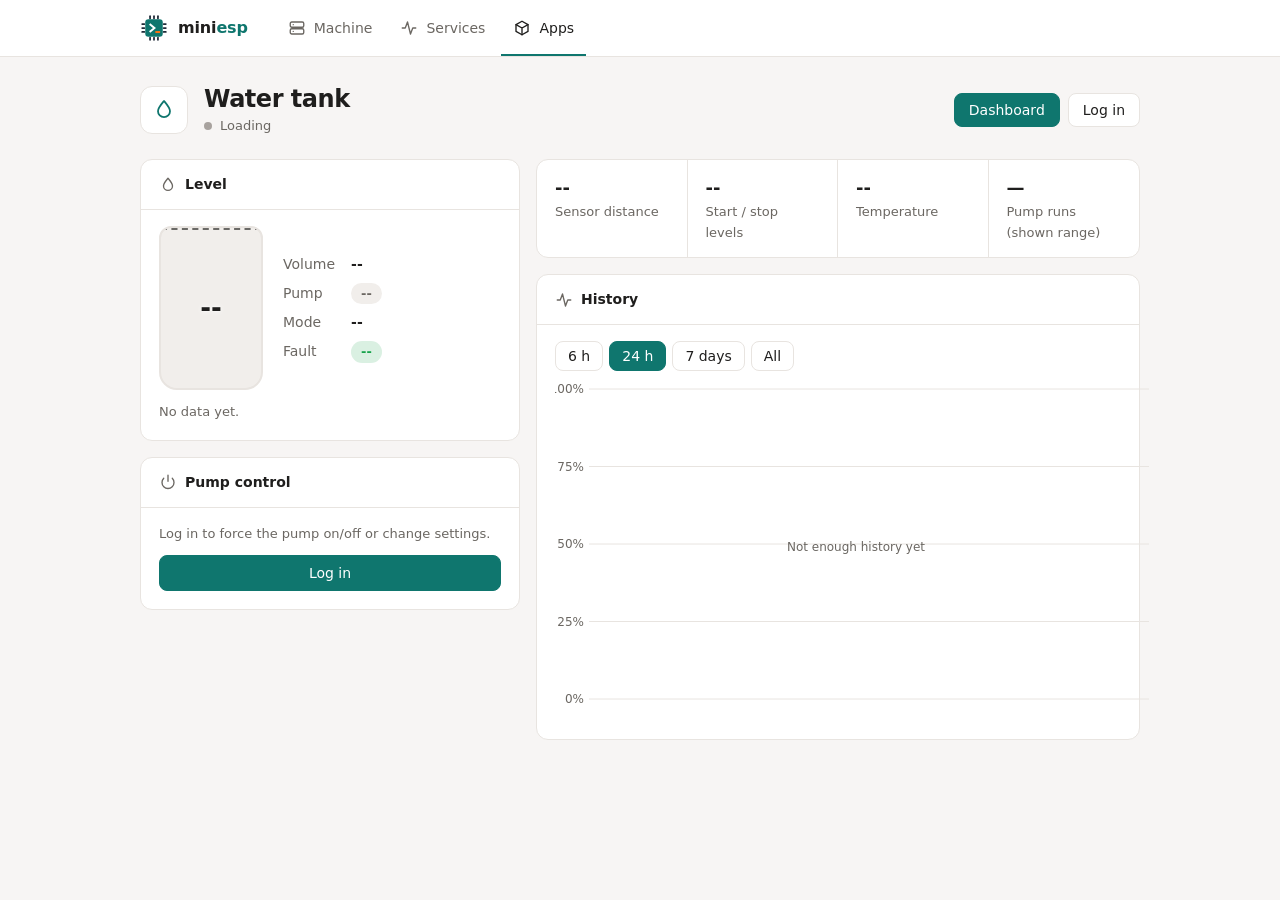
==== pkgs/wtms/index.html @ af81651f "Import unofficial packages: nmap, curl, neofetch, wtms bundle Co-Authored-By: Claude Sonnet 5.5 <nor" ====
<!doctype html>
<html lang="en"><head><meta charset="utf-8"><meta name="viewport" content="width=device-width,initial-scale=1,viewport-fit=cover">
<title>Water tank - miniesp</title><link rel="stylesheet" href="tank.css"></head><body>
<svg width="0" height="0" style="position:absolute" aria-hidden="true"><defs>
<symbol id="i-droplet" viewBox="0 0 24 24"><path d="M12 3c3.5 4.2 6 7 6 10.2A6 6 0 0 1 6 13.2C6 10 8.5 7.2 12 3z"/></symbol>
<symbol id="i-activity" viewBox="0 0 24 24"><path d="M3 12h4l3-8 4 16 3-8h4"/></symbol>
<symbol id="i-server" viewBox="0 0 24 24"><rect x="3" y="4" width="18" height="7" rx="2"/><rect x="3" y="13" width="18" height="7" rx="2"/><path d="M7 7.5h.01M7 16.5h.01"/></symbol>
<symbol id="i-package" viewBox="0 0 24 24"><path d="M12 3l8 4.5v9L12 21l-8-4.5v-9L12 3z"/><path d="M4 7.5l8 4.5 8-4.5M12 12v9"/></symbol>
<symbol id="i-power" viewBox="0 0 24 24"><path d="M12 3v8M6.3 7a8 8 0 1 0 11.4 0"/></symbol>
<symbol id="i-sliders" viewBox="0 0 24 24"><path d="M4 7h10M18 7h2M4 17h4M12 17h8"/><circle cx="16" cy="7" r="2"/><circle cx="10" cy="17" r="2"/></symbol>
<symbol id="i-clock" viewBox="0 0 24 24"><circle cx="12" cy="12" r="9"/><path d="M12 7v5l3 2"/></symbol>
<symbol id="i-cpu" viewBox="0 0 24 24"><rect x="5" y="5" width="14" height="14" rx="2"/><rect x="9" y="9" width="6" height="6" rx="1"/><path d="M9 2v3M15 2v3M9 19v3M15 19v3M2 9h3M2 15h3M19 9h3M19 15h3"/></symbol>
<symbol id="i-globe" viewBox="0 0 24 24"><circle cx="12" cy="12" r="9"/><path d="M3 12h18M12 3c2.6 2.6 3.9 5.6 3.9 9s-1.3 6.4-3.9 9c-2.6-2.6-3.9-5.6-3.9-9s1.3-6.4 3.9-9z"/></symbol>
<symbol id="i-wifi" viewBox="0 0 24 24"><path d="M2.5 9a14 14 0 0 1 19 0M5.8 12.5a9.5 9.5 0 0 1 12.4 0M9 16a5 5 0 0 1 6 0"/><circle cx="12" cy="19.5" r=".9"/></symbol>
<symbol id="i-user" viewBox="0 0 24 24"><circle cx="12" cy="8" r="4"/><path d="M4 21a8 8 0 0 1 16 0"/></symbol>
<symbol id="i-save" viewBox="0 0 24 24"><path d="M5 3h11l3 3v15H5V3z"/><path d="M8 3v5h7V3M8 21v-6h8v6"/></symbol>
</defs></svg>
<header class="top"><div class="bar">
 <a class="brand" href="/" aria-label="miniesp">
  <svg class="logo" viewBox="0 0 64 64" width="28" height="28" aria-hidden="true"><g class="pins"><rect x="21" y="3" width="4" height="9" rx="2"/><rect x="30" y="3" width="4" height="9" rx="2"/><rect x="39" y="3" width="4" height="9" rx="2"/><rect x="21" y="52" width="4" height="9" rx="2"/><rect x="30" y="52" width="4" height="9" rx="2"/><rect x="39" y="52" width="4" height="9" rx="2"/><rect x="3" y="21" width="9" height="4" rx="2"/><rect x="3" y="30" width="9" height="4" rx="2"/><rect x="3" y="39" width="9" height="4" rx="2"/><rect x="52" y="21" width="9" height="4" rx="2"/><rect x="52" y="30" width="9" height="4" rx="2"/><rect x="52" y="39" width="9" height="4" rx="2"/></g><rect class="body" x="12" y="12" width="40" height="40" rx="7"/><path class="chev" d="M22 23l11 9-11 9" fill="none" stroke-width="4.5"/><rect x="35" y="39" width="11" height="4.5" fill="#f97316"/></svg>
  <span>mini<b>esp</b></span></a>
 <nav class="mtabs" aria-label="Console">
  <a href="/#machine"><svg class="ic"><use href="#i-server"/></svg>Machine</a>
  <a href="/#services"><svg class="ic"><use href="#i-activity"/></svg>Services</a>
  <a href="/#apps" aria-current="page"><svg class="ic"><use href="#i-package"/></svg>Apps</a>
 </nav>
</div></header>
<main class="wrap">
<div class="head"><div class="tile"><svg class="ic" style="width:24px;height:24px"><use href="#i-droplet"/></svg></div>
 <div><h1>Water tank</h1><div class="sub"><span class="dot" id="hdot"></span> <span id="hstate">Loading</span></div></div>
 <nav class="menu" id="menu"><a href="index.html" class="cur">Dashboard</a><a href="login.html" id="lg">Log in</a></nav></div>
<div class="cols">
 <div class="stack">
  <div class="card"><h2><svg class="ic"><use href="#i-droplet"/></svg>Level</h2>
   <div class="gauge"><div class="tankv"><div class="fill" id="fill"></div><div class="mark" id="mon"></div><div class="mark" id="moff"></div><div class="pct" id="pct">--</div></div>
    <dl class="kv"><dt>Volume</dt><dd id="l">--</dd><dt>Pump</dt><dd><span class="pill" id="pump">--</span></dd><dt>Mode</dt><dd id="mode">--</dd><dt>Fault</dt><dd><span class="pill on" id="fault">--</span></dd></dl></div>
   <div class="sub" id="ts" style="margin-top:12px">--</div></div>
  <div class="card" id="ctl" style="display:none"><h2><svg class="ic"><use href="#i-power"/></svg>Pump control</h2><div id="ctlbox"></div></div>
  <div class="card" id="guest"><h2><svg class="ic"><use href="#i-power"/></svg>Pump control</h2><div class="sub">Log in to force the pump on/off or change settings.</div><div class="btns"><a class="b" href="login.html?next=index.html" style="text-align:center;text-decoration:none">Log in</a></div></div>
 </div>
 <div class="stack">
  <div class="stats"><div class="stat"><b id="s1">--</b><span>Sensor distance</span></div><div class="stat"><b id="s2">--</b><span>Start / stop levels</span></div><div class="stat"><b id="s3">--</b><span>Temperature</span></div><div class="stat"><b id="s4">--</b><span>Pump runs (shown range)</span></div></div>
  <div class="card"><h2><svg class="ic"><use href="#i-activity"/></svg>History</h2>
   <div class="tabs" id="tabs"><button data-h="6">6 h</button><button data-h="24" class="cur">24 h</button><button data-h="168">7 days</button><button data-h="0">All</button></div>
   <canvas id="chart"></canvas><div class="sub" id="range"></div></div>
 </div>
</div></main>
<script src="tank.js"></script>
<script>
let last=null,rows=[],hours=24;
function render(s){
  last=s;
  $('fill').style.height=s.level+'%'; $('pct').textContent=Math.round(s.level)+'%';
  $('mon').style.bottom=s.on_pct+'%'; $('moff').style.bottom=s.off_pct+'%';
  $('l').textContent=s.litres+' / '+s.vol+' L';
  $('pump').textContent=s.pump+(s.force&&s.force!=='none'?' (forced)':''); $('pump').className='pill '+(s.pump==='ON'?'on':'');
  $('mode').textContent=s.force==='on'?'Forced ON':s.force==='off'?'Forced OFF':s.auto==='ON'?'Automatic':'Auto off';
  $('fault').textContent=s.fault; $('fault').className='pill '+(s.fault==='none'?'on':'bad');
  $('hdot').className='dot '+(s.fault==='none'?'ok':'bad'); $('hstate').textContent=s.fault!=='none'?'Fault: '+s.fault:s.pump==='ON'?'Pump running':'Idle';
  $('s1').textContent=s.distance_cm+' cm'; $('s2').textContent=s.on_pct+'% / '+s.off_pct+'%'; $('s3').textContent=(s.temp&&+s.temp!==0)?s.temp+' °C':'—';
  const age=s.ts?Math.round(Date.now()/1000-s.ts):0;
  $('ts').textContent=s.ts?'Updated '+new Date(s.ts*1000).toLocaleString()+(age>120?'  — STALE: the controller has not reported for '+Math.round(age/60)+' min':''):'Clock not set';
  T.showForce&&T.showForce(s);
}
async function state(){ try{render(await (await fetch('state.json?'+Date.now())).json())}catch(e){$('ts').textContent='No data yet.'} }
async function csv(u){try{const r=await fetch(u+'?'+Date.now());if(!r.ok)return[];return (await r.text()).trim().split('\n').map(l=>l.split(',').map(Number)).filter(a=>a.length>=4&&a[0]>1e9)}catch(e){return[]}}
async function hist(){ rows=(await csv('history.old.csv')).concat(await csv('history.csv')); draw() }
function draw(){
  const c=$('chart'),dpr=window.devicePixelRatio||1,W=c.clientWidth,H=c.clientHeight; c.width=W*dpr;c.height=H*dpr;
  const g=c.getContext('2d'); g.scale(dpr,dpr); g.clearRect(0,0,W,H);
  const css=getComputedStyle(document.documentElement),mute=css.getPropertyValue('--mute'),line=css.getPropertyValue('--line'),water=css.getPropertyValue('--water'),ok=css.getPropertyValue('--ok');
  let d=rows; if(hours&&d.length){const t1=d[d.length-1][0];d=d.filter(r=>r[0]>=t1-hours*3600)}
  const L=34,R=8,Tp=8,B=22,pw=W-L-R,ph=H-Tp-B;
  g.font='12px system-ui';g.fillStyle=mute;g.strokeStyle=line;g.lineWidth=1;
  for(const p of [0,25,50,75,100]){const y=Tp+ph*(1-p/100);g.beginPath();g.moveTo(L,y);g.lineTo(W-R,y);g.stroke();g.textAlign='right';g.fillText(p+'%',L-5,y+4)}
  if(d.length<2){g.textAlign='center';g.fillText('Not enough history yet',W/2,H/2);$('range').textContent='';$('s4').textContent='—';return}
  const t0=d[0][0],t1=d[d.length-1][0],x=t=>L+(t-t0)/(t1-t0||1)*pw,y=p=>Tp+ph*(1-p/1000);
  g.fillStyle=ok+'33'; let runs=0,inrun=false;                      // shade pump runs
  for(let i=0;i<d.length;i++){ if(d[i][3]){ if(!inrun){runs++;inrun=true} const xa=x(d[i][0]),xb=i+1<d.length?x(d[i+1][0]):xa+2; g.fillRect(xa,Tp,Math.max(2,xb-xa),ph) } else inrun=false }
  if(last){g.setLineDash([5,4]);g.strokeStyle=mute;for(const p of [last.on_pct,last.off_pct]){const yy=y(p*10);g.beginPath();g.moveTo(L,yy);g.lineTo(W-R,yy);g.stroke()}g.setLineDash([])}
  g.strokeStyle=water;g.lineWidth=2;g.lineJoin='round';g.beginPath(); d.forEach((r,i)=>i?g.lineTo(x(r[0]),y(r[1])):g.moveTo(x(r[0]),y(r[1]))); g.stroke();
  g.fillStyle=mute;g.textAlign='left';
  const f=t=>new Date(t*1000).toLocaleString([], hours&&hours<=24?{hour:'2-digit',minute:'2-digit'}:{month:'short',day:'numeric',hour:'2-digit',minute:'2-digit'});
  g.fillText(f(t0),L,H-5);g.textAlign='right';g.fillText(f(t1),W-R,H-5);
  $('range').textContent='Green = pump running, dashed = start/stop levels';$('s4').textContent=runs;
}
$('tabs').onclick=e=>{ if(e.target.dataset.h===undefined)return; hours=+e.target.dataset.h; for(const b of $('tabs').children)b.classList.toggle('cur',b===e.target); draw() };
addEventListener('resize',()=>draw());
(async()=>{
  state();hist();setInterval(state,10000);setInterval(hist,120000);
  T.noRedirect=true;
  if(await T.loggedIn()){
    $('ctl').style.display='';$('guest').style.display='none';
    T.mountControls($('ctlbox'),s=>{render(s)});
    $('lg').outerHTML='<a href="config.html">Settings</a><button onclick="T.logout()">Log out</button>';
  }
})();
</script></body></html>
---- pkgs/wtms/tank.css ----
/* wtms pages: same look as the miniesp console (/) */
:root{--bg:#f7f5f4;--card:#fff;--fg:#1f1e1d;--mute:#6b6762;--line:#e8e4e0;--soft:#f1eeeb;--acc:#0f766e;--accbg:#e3f2f0;--water:#0f766e;--ok:#16a34a;--bad:#dc2626;--warn:#d97706;--off:#a8a29e;--pin:#1f2937;--body:#0f766e;--chev:#fff}
@media(prefers-color-scheme:dark){:root{--bg:#161514;--card:#1f1d1c;--fg:#f2efec;--mute:#a09b95;--line:#332f2c;--soft:#2a2725;--acc:#5eead4;--accbg:#173a36;--water:#2dd4bf;--ok:#4ade80;--bad:#f87171;--warn:#fbbf24;--off:#6b6762;--pin:#9ca3af;--body:#5eead4;--chev:#161514}}
*{box-sizing:border-box}
html{-webkit-text-size-adjust:100%}
body{margin:0;background:var(--bg);color:var(--fg);font:14px/1.5 system-ui,-apple-system,"Segoe UI",Roboto,"Helvetica Neue",Arial,sans-serif}
.ic{width:18px;height:18px;fill:none;stroke:currentColor;stroke-width:1.8;stroke-linecap:round;stroke-linejoin:round;flex:none}
a{color:var(--acc);text-decoration:none}a:hover{text-decoration:underline}
:focus-visible{outline:2px solid var(--acc);outline-offset:2px;border-radius:6px}
code{background:var(--soft);padding:1px 6px;border-radius:5px;font:13px ui-monospace,SFMono-Regular,Menlo,Consolas,monospace;word-break:break-all}
/* top bar */
header.top{position:sticky;top:0;z-index:5;background:var(--card);border-bottom:1px solid var(--line)}
.bar{max-width:1040px;margin:0 auto;padding:0 20px;display:flex;align-items:center;gap:28px;height:56px}
.brand{display:flex;align-items:center;gap:10px;font-weight:650;font-size:16px;letter-spacing:-.01em;color:var(--fg);text-decoration:none}
.brand:hover{text-decoration:none}.brand b{color:var(--acc);font-weight:650}
.logo .pins rect{fill:var(--pin)}.logo .body{fill:var(--body)}.logo .chev{stroke:var(--chev)}
nav.mtabs{display:flex;gap:4px;height:100%;overflow-x:auto;scrollbar-width:none}
nav.mtabs a{display:flex;align-items:center;gap:8px;padding:0 12px;color:var(--mute);font-weight:500;border-bottom:2px solid transparent;margin-top:2px;white-space:nowrap}
nav.mtabs a:hover{color:var(--fg);text-decoration:none}
nav.mtabs a[aria-current=page]{color:var(--fg);border-bottom-color:var(--acc)}
/* page */
.wrap{max-width:1040px;margin:0 auto;padding:28px 20px calc(48px + env(safe-area-inset-bottom))}
.head{display:flex;align-items:center;gap:16px;flex-wrap:wrap;margin-bottom:24px}
.head .tile{width:48px;height:48px;border-radius:12px;background:var(--card);border:1px solid var(--line);display:grid;place-items:center;color:var(--acc)}
.head h1{margin:0;font-size:24px;font-weight:650;letter-spacing:-.02em;line-height:1.2}
.head .sub{display:flex;align-items:center;gap:8px;margin-top:2px}
.head nav.menu{margin-left:auto}
nav.menu{display:flex;gap:8px;flex-wrap:wrap}
nav.menu a,nav.menu button{display:inline-flex;align-items:center;gap:8px;height:34px;padding:0 14px;border:1px solid var(--line);background:var(--card);color:var(--fg);border-radius:8px;font:inherit;font-weight:500;cursor:pointer;text-decoration:none}
nav.menu a:hover,nav.menu button:hover{background:var(--soft)}
nav.menu a.cur{background:var(--acc);border-color:var(--acc);color:var(--card)}
.dot{width:8px;height:8px;border-radius:50%;background:var(--off);flex:none;display:inline-block}.dot.ok{background:var(--ok)}.dot.bad{background:var(--bad)}.dot.warn{background:var(--warn)}
.sub{color:var(--mute);font-size:13px}
/* cards */
.card{background:var(--card);border:1px solid var(--line);border-radius:12px}
.card>h2{margin:0;padding:14px 18px;font-size:14px;font-weight:600;border-bottom:1px solid var(--line);display:flex;align-items:center;gap:8px;text-transform:none;letter-spacing:0;color:var(--fg)}
.card>h2 .ic{color:var(--mute)}
.card>*:not(h2){margin-left:18px;margin-right:18px}
.card>h2+*{margin-top:16px}
.card>*:last-child{margin-bottom:18px}
.cols{display:grid;gap:16px;grid-template-columns:1fr}
.stack{display:grid;gap:16px;align-content:start}
@media(min-width:800px){.cols{grid-template-columns:minmax(300px,380px) 1fr}}
.cards{display:grid;gap:16px;grid-template-columns:repeat(auto-fit,minmax(min(100%,420px),1fr));align-items:start}
/* controls */
.pill{display:inline-block;padding:1px 10px;border-radius:999px;background:var(--soft);color:var(--mute);font-size:13px;font-weight:600}
.pill.on,.pill.ok{background:color-mix(in srgb,var(--ok) 16%,transparent);color:var(--ok)}
.pill.bad{background:color-mix(in srgb,var(--bad) 16%,transparent);color:var(--bad)}
.pill.warn{background:color-mix(in srgb,var(--warn) 18%,transparent);color:var(--warn)}
button.b,.b{display:inline-flex;align-items:center;justify-content:center;gap:8px;min-height:36px;padding:0 14px;border:1px solid var(--acc);border-radius:8px;background:var(--acc);color:var(--card);font:inherit;font-weight:500;cursor:pointer;touch-action:manipulation;text-decoration:none}
.b:hover{filter:brightness(.95);text-decoration:none}
.b.sec{background:var(--card);border-color:var(--line);color:var(--fg)}.b.sec:hover{background:var(--soft);filter:none}
.b.ok{background:var(--ok);border-color:var(--ok);color:#fff}.b.bad{background:var(--bad);border-color:var(--bad);color:#fff}.b.warn{background:var(--warn);border-color:var(--warn);color:#fff}
.b:disabled{opacity:.5;cursor:default}
.btns{display:grid;grid-template-columns:repeat(auto-fit,minmax(150px,1fr));gap:8px;margin-top:12px}
input,select{width:100%;min-height:36px;padding:6px 10px;border:1px solid var(--line);border-radius:8px;background:var(--card);color:var(--fg);font:inherit}
input:focus,select:focus{outline:2px solid var(--acc);outline-offset:-1px;border-color:var(--acc)}
.row{display:grid;grid-template-columns:1fr minmax(110px,170px);gap:4px 16px;align-items:center;padding:10px 0;border-bottom:1px solid var(--line);margin:0 18px}
.row:last-of-type{border-bottom:0}
.row small{display:block;color:var(--mute);font-size:12px}
.row label{color:var(--fg)}
@media(max-width:480px){.row{grid-template-columns:1fr}}
.msg{min-height:22px;font-size:13px;margin-top:8px}.msg.e{color:var(--bad)}.msg.g{color:var(--ok)}
/* dashboard */
.gauge{display:flex;gap:20px;align-items:center}
.tankv{position:relative;width:104px;height:164px;border:2px solid var(--line);border-radius:12px 12px 18px 18px;overflow:hidden;flex:none;background:var(--soft)}
.tankv .fill{position:absolute;left:0;right:0;bottom:0;height:0;background:var(--water);opacity:.9;transition:height .7s}
.tankv .mark{position:absolute;left:0;right:0;border-top:2px dashed color-mix(in srgb,var(--fg) 40%,transparent);pointer-events:none}
.tankv .pct{position:absolute;inset:0;display:flex;align-items:center;justify-content:center;font-weight:700;font-size:26px;color:var(--fg);text-shadow:0 0 6px var(--card),0 0 2px var(--card)}
.kv{display:grid;grid-template-columns:auto 1fr;gap:8px 16px;margin:0;align-content:center}.kv dt{color:var(--mute)}.kv dd{margin:0;font-weight:600;word-break:break-word}
.stats{display:grid;grid-template-columns:repeat(auto-fit,minmax(140px,1fr));gap:0;background:var(--card);border:1px solid var(--line);border-radius:12px;overflow:hidden}
.stat{padding:14px 18px;border-right:1px solid var(--line)}.stat:last-child{border-right:0}
.stat b{display:block;font-size:18px;font-weight:600}.stat span{color:var(--mute);font-size:13px}
.tabs{display:flex;gap:6px;flex-wrap:wrap;margin-bottom:10px}
.tabs button{min-height:30px;padding:0 12px;border-radius:8px;border:1px solid var(--line);background:var(--card);color:var(--fg);font:inherit;cursor:pointer}
.tabs button:hover{background:var(--soft)}.tabs button.cur{background:var(--acc);color:var(--card);border-color:var(--acc)}
canvas#chart{width:100%;height:clamp(200px,34vw,340px);display:block}
.banner{padding:10px 12px;border-radius:8px;background:var(--soft);font-weight:600;margin-bottom:8px}
.banner.on{background:color-mix(in srgb,var(--ok) 16%,transparent);color:var(--ok)}.banner.off{background:color-mix(in srgb,var(--bad) 16%,transparent);color:var(--bad)}
/* login */
.login{max-width:400px;margin:6vh auto 0}
.login h1{margin:0 18px 4px;font-size:22px;font-weight:650;letter-spacing:-.01em}
.login .mark{display:flex;justify-content:center;margin:0 0 14px}
.login .row{margin:0;border:0;padding:6px 0}
@media(max-width:760px){.bar{gap:12px;padding:0 14px}.wrap{padding:20px 14px 40px}.head nav.menu{margin-left:0;width:100%}.gauge{gap:14px}}
@media(prefers-reduced-motion:reduce){.tankv .fill{transition:none}}
.card>h2+.row{margin-top:4px}
.calc .row{margin:0}
.login{padding-top:22px}
#ctlbox .row{margin:0}
@media(max-width:520px){.brand span{display:none}nav.mtabs a{padding:0 9px}}
body{overflow-x:hidden}
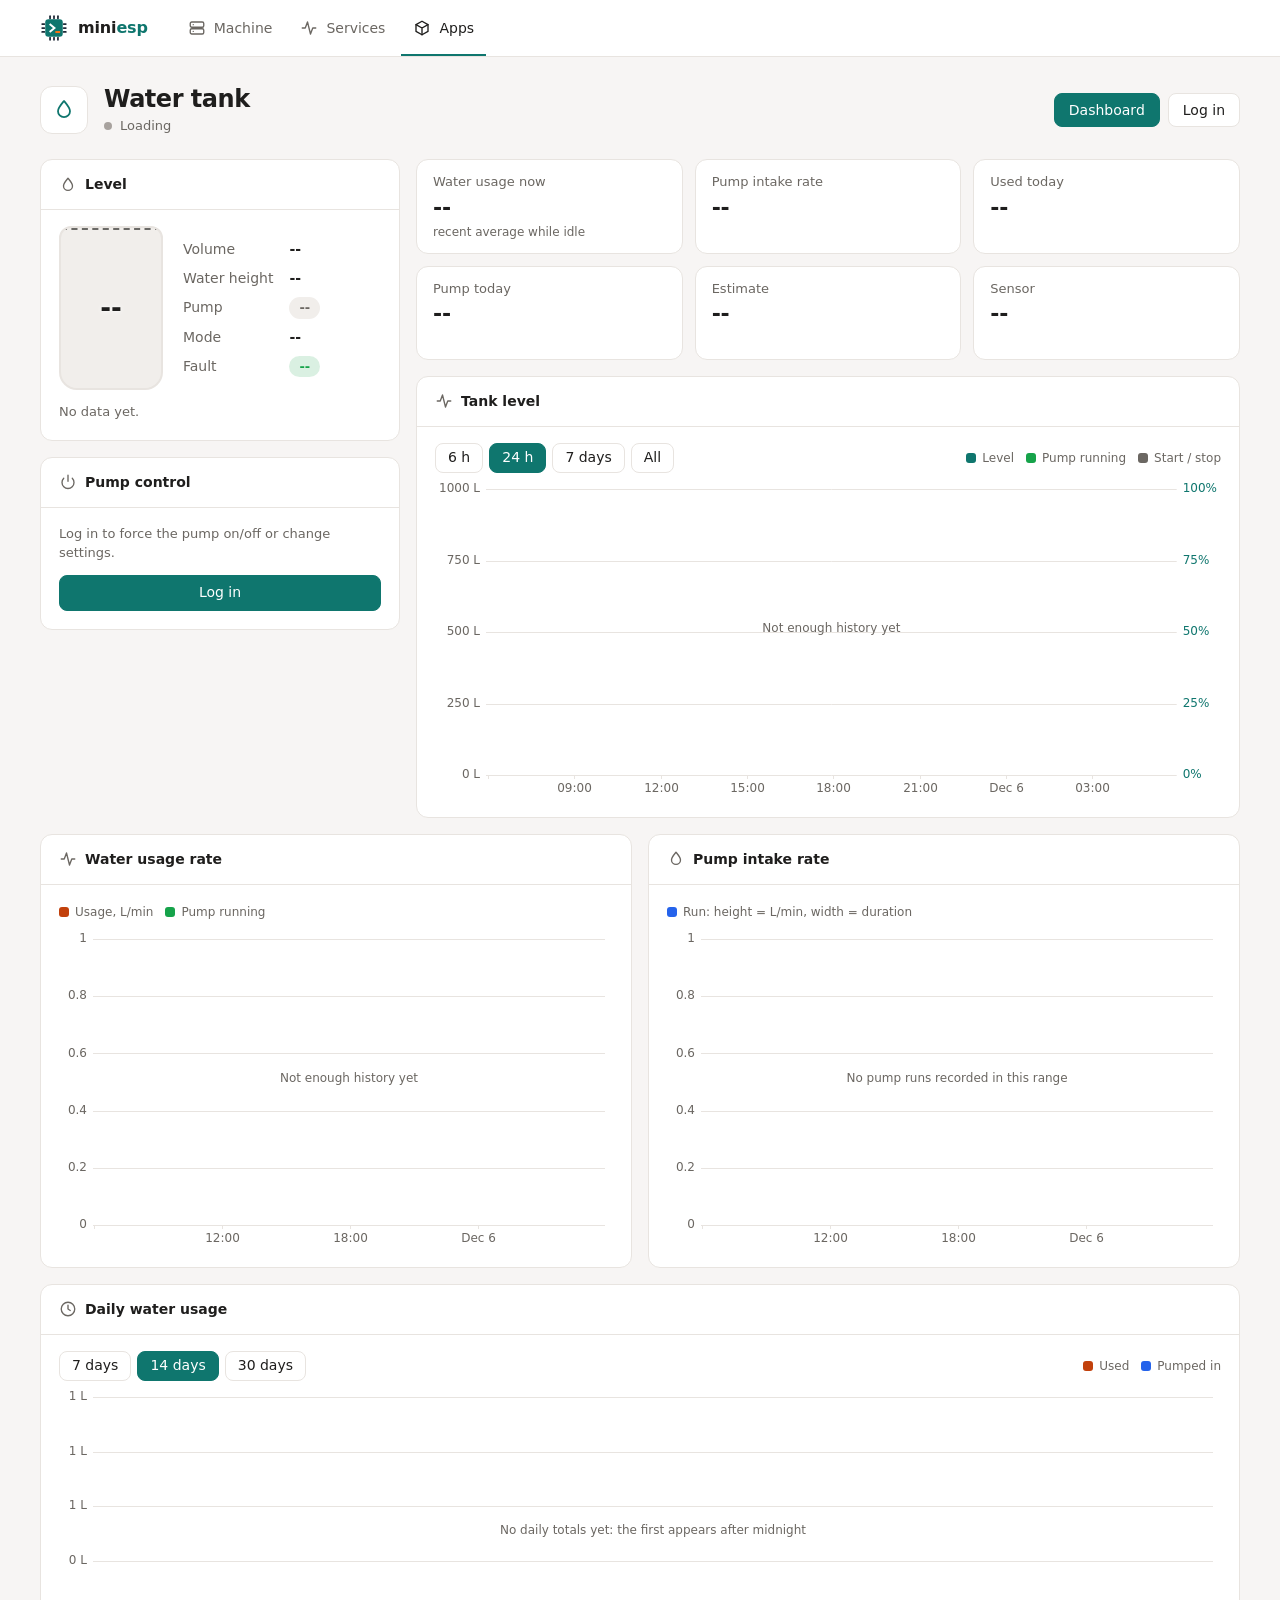
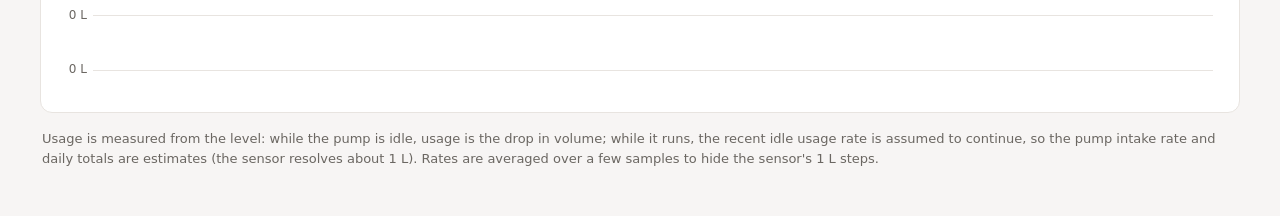
==== commit 7d245a9f: "wtms 1.1: tank model (litres per cm), usage/intake rates, daily totals, new charts - vol_l total sto" ====
--- a/pkgs/wtms/index.html
+++ b/pkgs/wtms/index.html
@@ -25,7 +25,7 @@
   <a href="/#apps" aria-current="page"><svg class="ic"><use href="#i-package"/></svg>Apps</a>
  </nav>
 </div></header>
-<main class="wrap">
+<main class="wrap wide">
 <div class="head"><div class="tile"><svg class="ic" style="width:24px;height:24px"><use href="#i-droplet"/></svg></div>
  <div><h1>Water tank</h1><div class="sub"><span class="dot" id="hdot"></span> <span id="hstate">Loading</span></div></div>
  <nav class="menu" id="menu"><a href="index.html" class="cur">Dashboard</a><a href="login.html" id="lg">Log in</a></nav></div>
@@ -33,61 +33,142 @@
  <div class="stack">
   <div class="card"><h2><svg class="ic"><use href="#i-droplet"/></svg>Level</h2>
    <div class="gauge"><div class="tankv"><div class="fill" id="fill"></div><div class="mark" id="mon"></div><div class="mark" id="moff"></div><div class="pct" id="pct">--</div></div>
-    <dl class="kv"><dt>Volume</dt><dd id="l">--</dd><dt>Pump</dt><dd><span class="pill" id="pump">--</span></dd><dt>Mode</dt><dd id="mode">--</dd><dt>Fault</dt><dd><span class="pill on" id="fault">--</span></dd></dl></div>
+    <dl class="kv"><dt>Volume</dt><dd id="l">--</dd><dt>Water height</dt><dd id="hcm">--</dd><dt>Pump</dt><dd><span class="pill" id="pump">--</span></dd><dt>Mode</dt><dd id="mode">--</dd><dt>Fault</dt><dd><span class="pill on" id="fault">--</span></dd></dl></div>
    <div class="sub" id="ts" style="margin-top:12px">--</div></div>
   <div class="card" id="ctl" style="display:none"><h2><svg class="ic"><use href="#i-power"/></svg>Pump control</h2><div id="ctlbox"></div></div>
   <div class="card" id="guest"><h2><svg class="ic"><use href="#i-power"/></svg>Pump control</h2><div class="sub">Log in to force the pump on/off or change settings.</div><div class="btns"><a class="b" href="login.html?next=index.html" style="text-align:center;text-decoration:none">Log in</a></div></div>
  </div>
  <div class="stack">
-  <div class="stats"><div class="stat"><b id="s1">--</b><span>Sensor distance</span></div><div class="stat"><b id="s2">--</b><span>Start / stop levels</span></div><div class="stat"><b id="s3">--</b><span>Temperature</span></div><div class="stat"><b id="s4">--</b><span>Pump runs (shown range)</span></div></div>
-  <div class="card"><h2><svg class="ic"><use href="#i-activity"/></svg>History</h2>
-   <div class="tabs" id="tabs"><button data-h="6">6 h</button><button data-h="24" class="cur">24 h</button><button data-h="168">7 days</button><button data-h="0">All</button></div>
-   <canvas id="chart"></canvas><div class="sub" id="range"></div></div>
+  <div class="tiles" id="tiles">
+   <div class="tile2"><span>Water usage now</span><b id="t_use">--</b><small id="t_use2">recent average while idle</small></div>
+   <div class="tile2"><span>Pump intake rate</span><b id="t_in">--</b><small id="t_in2">&nbsp;</small></div>
+   <div class="tile2"><span>Used today</span><b id="t_td">--</b><small id="t_td2">&nbsp;</small></div>
+   <div class="tile2"><span>Pump today</span><b id="t_pp">--</b><small id="t_pp2">&nbsp;</small></div>
+   <div class="tile2"><span id="t_eta_l">Estimate</span><b id="t_eta">--</b><small id="t_eta2">&nbsp;</small></div>
+   <div class="tile2"><span>Sensor</span><b id="t_se">--</b><small id="t_se2">&nbsp;</small></div>
+  </div>
+  <div class="card"><h2><svg class="ic"><use href="#i-activity"/></svg>Tank level</h2>
+   <div class="toolbar"><div class="tabs rng" role="group" aria-label="Time range"><button data-h="6">6 h</button><button data-h="24" class="cur">24 h</button><button data-h="168">7 days</button><button data-h="0">All</button></div><div class="legend" id="lg_level"></div></div>
+   <div class="chartbox"><canvas id="c_level" role="img" aria-label="Tank level over time"></canvas></div><div class="sub" id="r_level"></div></div>
  </div>
-</div></main>
-<script src="tank.js"></script>
+</div>
+<div class="grid2">
+ <div class="card"><h2><svg class="ic"><use href="#i-activity"/></svg>Water usage rate</h2>
+  <div class="toolbar"><div class="legend" id="lg_use"></div></div>
+  <div class="chartbox"><canvas id="c_use" role="img" aria-label="Water usage in litres per minute"></canvas></div><div class="sub" id="r_use"></div></div>
+ <div class="card"><h2><svg class="ic"><use href="#i-droplet"/></svg>Pump intake rate</h2>
+  <div class="toolbar"><div class="legend" id="lg_in"></div></div>
+  <div class="chartbox"><canvas id="c_in" role="img" aria-label="Pump intake rate per run in litres per minute"></canvas></div><div class="sub" id="r_in"></div></div>
+</div>
+<div class="card" style="margin-top:16px"><h2><svg class="ic"><use href="#i-clock"/></svg>Daily water usage</h2>
+ <div class="toolbar"><div class="tabs" id="dtabs" role="group" aria-label="Days shown"><button data-d="7">7 days</button><button data-d="14" class="cur">14 days</button><button data-d="30">30 days</button></div><div class="legend" id="lg_day"></div></div>
+ <div class="chartbox"><canvas id="c_day" role="img" aria-label="Water used per day in litres"></canvas></div><div class="sub" id="r_day"></div></div>
+<p class="sub note">Usage is measured from the level: while the pump is idle, usage is the drop in volume; while it runs, the recent idle usage rate is assumed to continue, so the pump intake rate and daily totals are estimates (the sensor resolves about 1&nbsp;L). Rates are averaged over a few samples to hide the sensor's 1&nbsp;L steps.</p>
+</main>
+<script src="tank.js"></script><script src="chart.js"></script>
 <script>
-let last=null,rows=[],hours=24;
+let last=null,H=[],D=[],RUNS=[],hours=24,days=14,ch={};
+const sty=n=>getComputedStyle(document.documentElement).getPropertyValue(n).trim();
+const f1=v=>(Math.round(v*10)/10).toString(), f2=v=>v>=10?Math.round(v).toString():f1(v);
+const fl=v=>f1(v)+' L', fr=v=>(Math.round(v*100)/100).toFixed(2)+' L/min';
+const hm=t=>new Date(t*1000).toLocaleTimeString([],{hour:'2-digit',minute:'2-digit'});
+const dm=t=>new Date(t*1000).toLocaleDateString([],{month:'short',day:'numeric'});
+const dur=s=>s>=3600?Math.floor(s/3600)+' h '+Math.round(s%3600/60)+' min':Math.round(s/60)+' min';
+const ymd=n=>{const y=Math.floor(n/10000),m=Math.floor(n/100)%100,d=n%100;return {y,m,d,date:new Date(y,m-1,d)}};
 function render(s){
-  last=s;
+  last=s; const vol=s.vol||1000;
   $('fill').style.height=s.level+'%'; $('pct').textContent=Math.round(s.level)+'%';
   $('mon').style.bottom=s.on_pct+'%'; $('moff').style.bottom=s.off_pct+'%';
-  $('l').textContent=s.litres+' / '+s.vol+' L';
+  $('l').textContent=s.litres+' / '+vol+' L'; $('hcm').textContent=s.lpcm>0?f1(s.level/100*vol*1000/s.lpcm)+' cm':'—';
   $('pump').textContent=s.pump+(s.force&&s.force!=='none'?' (forced)':''); $('pump').className='pill '+(s.pump==='ON'?'on':'');
   $('mode').textContent=s.force==='on'?'Forced ON':s.force==='off'?'Forced OFF':s.auto==='ON'?'Automatic':'Auto off';
   $('fault').textContent=s.fault; $('fault').className='pill '+(s.fault==='none'?'on':'bad');
   $('hdot').className='dot '+(s.fault==='none'?'ok':'bad'); $('hstate').textContent=s.fault!=='none'?'Fault: '+s.fault:s.pump==='ON'?'Pump running':'Idle';
-  $('s1').textContent=s.distance_cm+' cm'; $('s2').textContent=s.on_pct+'% / '+s.off_pct+'%'; $('s3').textContent=(s.temp&&+s.temp!==0)?s.temp+' °C':'—';
   const age=s.ts?Math.round(Date.now()/1000-s.ts):0;
   $('ts').textContent=s.ts?'Updated '+new Date(s.ts*1000).toLocaleString()+(age>120?'  — STALE: the controller has not reported for '+Math.round(age/60)+' min':''):'Clock not set';
-  T.showForce&&T.showForce(s);
+  tiles(s); T.showForce&&T.showForce(s);
 }
-async function state(){ try{render(await (await fetch('state.json?'+Date.now())).json())}catch(e){$('ts').textContent='No data yet.'} }
-async function csv(u){try{const r=await fetch(u+'?'+Date.now());if(!r.ok)return[];return (await r.text()).trim().split('\n').map(l=>l.split(',').map(Number)).filter(a=>a.length>=4&&a[0]>1e9)}catch(e){return[]}}
-async function hist(){ rows=(await csv('history.old.csv')).concat(await csv('history.csv')); draw() }
-function draw(){
-  const c=$('chart'),dpr=window.devicePixelRatio||1,W=c.clientWidth,H=c.clientHeight; c.width=W*dpr;c.height=H*dpr;
-  const g=c.getContext('2d'); g.scale(dpr,dpr); g.clearRect(0,0,W,H);
-  const css=getComputedStyle(document.documentElement),mute=css.getPropertyValue('--mute'),line=css.getPropertyValue('--line'),water=css.getPropertyValue('--water'),ok=css.getPropertyValue('--ok');
-  let d=rows; if(hours&&d.length){const t1=d[d.length-1][0];d=d.filter(r=>r[0]>=t1-hours*3600)}
-  const L=34,R=8,Tp=8,B=22,pw=W-L-R,ph=H-Tp-B;
-  g.font='12px system-ui';g.fillStyle=mute;g.strokeStyle=line;g.lineWidth=1;
-  for(const p of [0,25,50,75,100]){const y=Tp+ph*(1-p/100);g.beginPath();g.moveTo(L,y);g.lineTo(W-R,y);g.stroke();g.textAlign='right';g.fillText(p+'%',L-5,y+4)}
-  if(d.length<2){g.textAlign='center';g.fillText('Not enough history yet',W/2,H/2);$('range').textContent='';$('s4').textContent='—';return}
-  const t0=d[0][0],t1=d[d.length-1][0],x=t=>L+(t-t0)/(t1-t0||1)*pw,y=p=>Tp+ph*(1-p/1000);
-  g.fillStyle=ok+'33'; let runs=0,inrun=false;                      // shade pump runs
-  for(let i=0;i<d.length;i++){ if(d[i][3]){ if(!inrun){runs++;inrun=true} const xa=x(d[i][0]),xb=i+1<d.length?x(d[i+1][0]):xa+2; g.fillRect(xa,Tp,Math.max(2,xb-xa),ph) } else inrun=false }
-  if(last){g.setLineDash([5,4]);g.strokeStyle=mute;for(const p of [last.on_pct,last.off_pct]){const yy=y(p*10);g.beginPath();g.moveTo(L,yy);g.lineTo(W-R,yy);g.stroke()}g.setLineDash([])}
-  g.strokeStyle=water;g.lineWidth=2;g.lineJoin='round';g.beginPath(); d.forEach((r,i)=>i?g.lineTo(x(r[0]),y(r[1])):g.moveTo(x(r[0]),y(r[1]))); g.stroke();
-  g.fillStyle=mute;g.textAlign='left';
-  const f=t=>new Date(t*1000).toLocaleString([], hours&&hours<=24?{hour:'2-digit',minute:'2-digit'}:{month:'short',day:'numeric',hour:'2-digit',minute:'2-digit'});
-  g.fillText(f(t0),L,H-5);g.textAlign='right';g.fillText(f(t1),W-R,H-5);
-  $('range').textContent='Green = pump running, dashed = start/stop levels';$('s4').textContent=runs;
+function tiles(s){
+  const has=s.use_lpm!==undefined, on=s.pump==='ON', vol=s.vol||1000, v=s.litres;
+  $('t_use').textContent=has?fr(+s.use_lpm):'—'; $('t_use2').textContent=has?(on?'estimated while the pump runs':'recent average while idle'):'update the controller program';
+  $('t_in').textContent=has&&+s.in_lpm>0?fr(+s.in_lpm):(on?'measuring…':'—');
+  $('t_in2').textContent=s.lr_s>0&&s.lr_t?(on?'live estimate · ':'')+'last run '+dm(s.lr_t)+' '+hm(s.lr_t)+': +'+f1(+s.lr_l)+' L in '+dur(s.lr_s):(on?'a few minutes needed':'no pump run recorded yet');
+  const prev=D.length?D.filter(d=>d.date<todayKey()).slice(-1)[0]:null;
+  $('t_td').textContent=has?fl(+s.td_use):'—'; $('t_td2').textContent=prev?'yesterday '+f1(prev.use)+' L · avg '+f1(avgUse())+' L/day':'since midnight';
+  $('t_pp').textContent=has?dur(s.td_pump_s):'—'; $('t_pp2').textContent=has?s.td_runs+' run'+(s.td_runs==1?'':'s')+' · +'+f1(+s.td_in)+' L pumped':'';
+  const use=+s.use_lpm||0, inn=+s.in_lpm||0;
+  if(on){ const net=inn-use, tgt=s.off_pct/100*vol; $('t_eta_l').textContent='Time to full'; $('t_eta').textContent=net>0.3?'~'+dur((tgt-v)/net*60):'—'; $('t_eta2').textContent='until '+s.off_pct+'% at the net fill rate' }
+  else if(use>0.05){ const lo=s.on_pct/100*vol, tl=(v-lo)/use; $('t_eta_l').textContent='Pump starts in'; $('t_eta').textContent=tl>0?'~'+dur(tl*60):'now'; $('t_eta2').textContent='empty in ~'+dur(v/use*60)+' at this rate' }
+  else { $('t_eta_l').textContent='Estimate'; $('t_eta').textContent='—'; $('t_eta2').textContent='no water use right now' }
+  $('t_se').textContent=s.distance_cm+' cm'; $('t_se2').textContent=(s.temp&&+s.temp!==0?s.temp+' °C · ':'')+'start '+s.on_pct+'% / stop '+s.off_pct+'%';
 }
-$('tabs').onclick=e=>{ if(e.target.dataset.h===undefined)return; hours=+e.target.dataset.h; for(const b of $('tabs').children)b.classList.toggle('cur',b===e.target); draw() };
-addEventListener('resize',()=>draw());
+const todayKey=()=>last&&last.td_date?last.td_date:+(new Date().toISOString().slice(0,10).replace(/-/g,''));
+const avgUse=()=>{const d=D.filter(x=>x.date<todayKey());return d.length?d.reduce((a,b)=>a+b.use,0)/d.length:0};
+async function state(){ try{render(await (await fetch('state.json?'+Date.now())).json());drawAll()}catch(e){$('ts').textContent='No data yet.'} }
+async function csv(u){try{const r=await fetch(u+'?'+Date.now());if(!r.ok)return[];return (await r.text()).trim().split('\n').map(l=>l.split(',').map(Number)).filter(a=>a.length>=3&&a[0]>1e6&&!a.some(isNaN))}catch(e){return[]}}
+async function loadAll(){
+  const [ho,hn,do_,dn,ro,rn]=await Promise.all(['history.old.csv','history.csv','daily.old.csv','daily.csv','runs.old.csv','runs.csv'].map(csv));
+  const hs=new Map(); for(const r of ho.concat(hn)) if(r.length>=4) hs.set(r[0],r); H=[...hs.values()].sort((a,b)=>a[0]-b[0]);
+  D=do_.concat(dn).filter(r=>r.length>=5).map(r=>({key:r[0],date:r[0],use:r[1]/10,inn:r[2]/10,ps:r[3],runs:r[4]}));
+  const dd=new Map(); for(const d of D) dd.set(d.key,d); D=[...dd.values()].sort((a,b)=>a.key-b.key);
+  const rs=new Map(); for(const r of ro.concat(rn)) rs.set(r[0],r); RUNS=[...rs.values()].sort((a,b)=>a[0]-b[0]).map(r=>({t0:r[0],dur:r[1],l:r[2]/10,t1:r[0]+r[1],rate:r[1]>0?r[2]/10/(r[1]/60):0}));
+  drawAll(); if(last)tiles(last);
+}
+/* ---- charts ---- */
+function win(t1){ return hours?[t1-hours*3600,t1]:[H.length?H[0][0]:t1-3600,t1] }
+function bands(rows){ const b=[]; for(let i=0;i<rows.length;i++) if(rows[i][3]){ const t1=i+1<rows.length?rows[i+1][0]:rows[i][0]+300; if(b.length&&b[b.length-1][1]>=rows[i][0]-1)b[b.length-1][1]=t1; else b.push([rows[i][0],t1]) } return b }
+function mk(id,lg){ if(!ch[id]){ ch[id]=new Chart($(id).parentNode,{}); } return ch[id] }
+function legend(el,items,chart){
+  el.innerHTML=''; for(const it of items){ const b=document.createElement('button'); b.type='button'; b.className='lg'+(it.off?' off':''); b.innerHTML='<i style="background:'+it.color+'"></i>'+it.name; if(it.sid){ b.onclick=()=>{ const s=chart.opt.series.find(x=>x.id===it.sid); s.visible=s.visible===false; chart.draw(); b.classList.toggle('off',s.visible===false) } } else b.disabled=true; el.appendChild(b) }
+}
+function drawAll(){
+  const t1=H.length?H[H.length-1][0]:(last&&last.ts)||Math.round(Date.now()/1000), [w0,w1]=win(t1), rows=H.filter(r=>r[0]>=w0&&r[0]<=w1), vol=(last&&last.vol)||1000;
+  const water=sty('--water'), cuse=sty('--c-use'), cin=sty('--c-in'), mute=sty('--mute');
+  // level
+  { const c=mk('c_level'), pts=rows.map(r=>[r[0],r[1]/1000*vol,r]);
+    c.set({xmode:'time',x0:w0,x1:w1,left:{min:0,max:vol,step:vol/4,fmt:v=>Math.round(v)+' L'},right:{min:0,max:100,step:25,fmt:v=>v+'%'},
+      series:[{id:'lv',name:'Level',color:water,type:'area',axis:'left',pts}],bands:bands(rows),
+      hlines:last?[{y:last.on_pct/100*vol,label:'start '+last.on_pct+'%',color:sty('--warn')},{y:last.off_pct/100*vol,label:'stop '+last.off_pct+'%',color:sty('--ok')}]:[],
+      empty:'Not enough history yet',
+      tip:i=>{const r=i.items[0].p[2];return '<b>'+dm(r[0])+' '+hm(r[0])+'</b><br>'+f1(r[1]/10)+'% · '+f1(i.items[0].y)+' L'+(r[3]?'<br><span class="tg">pump running</span>':'')}});
+    legend($('lg_level'),[{name:'Level',color:water,sid:'lv'},{name:'Pump running',color:sty('--ok')},{name:'Start / stop',color:mute}],c);
+    if(pts.length){let mn=Infinity,mx=0,sm=0;for(const p of pts){mn=Math.min(mn,p[1]);mx=Math.max(mx,p[1]);sm+=p[1]} $('r_level').textContent='Range '+dm(w0)+' '+hm(w0)+' – '+dm(w1)+' '+hm(w1)+' · min '+Math.round(mn)+' L · max '+Math.round(mx)+' L · avg '+Math.round(sm/pts.length)+' L · '+bands(rows).length+' pump run'+(bands(rows).length==1?'':'s')}
+    else $('r_level').textContent='' ; $('c_level').setAttribute('aria-label','Tank level, '+pts.length+' samples') }
+  // usage rate
+  { const c=mk('c_use'), pts=rows.filter(r=>r.length>=6).map(r=>[r[0],r[4]/1000,r]), rad=hours===6?1:hours===24?3:6, sm=pts.map((p,i)=>{let a=0,n=0;for(let k=Math.max(0,i-rad);k<=Math.min(pts.length-1,i+rad);k++){a+=pts[k][1];n++}return [p[0],a/n,p[2]]});
+    const avg=pts.length?pts.reduce((a,p)=>a+p[1],0)/pts.length:0, peak=pts.reduce((a,p)=>Math.max(a,p[1]),0);
+    c.set({xmode:'time',x0:w0,x1:w1,left:{min:0,fmt:v=>f2(v)},series:[{id:'us',name:'Usage',color:cuse,type:'area',axis:'left',pts:sm}],bands:bands(rows),
+      hlines:pts.length?[{y:avg,label:'avg '+f2(avg)+' L/min',color:mute}]:[],empty:rows.length&&!pts.length?'Collecting rate data (needs the updated controller)…':'Not enough history yet',
+      tip:i=>{const r=i.items[0].p[2];return '<b>'+dm(r[0])+' '+hm(r[0])+'</b><br>'+fr(i.items[0].y)+' <span class="mu">('+(2*rad+1)*5+'-min average)</span><br>raw 5-min value '+fr(r[4]/1000)+(r[3]?'<br><span class="tg">estimated: pump was running</span>':'')}});
+    legend($('lg_use'),[{name:'Usage, L/min',color:cuse,sid:'us'},{name:'Pump running',color:sty('--ok')}],c);
+    $('r_use').textContent=pts.length?'Average '+fr(avg)+' · peak '+fr(peak)+' (smoothed over about '+((2*rad+1)*5)+' minutes)':''; $('c_use').setAttribute('aria-label','Water usage, average '+f2(avg)+' litres per minute') }
+  // intake per run
+  { const c=mk('c_in'), rr=RUNS.filter(r=>r.t1>=w0&&r.t0<=w1), pts=rr.map(r=>[r.t0,r.rate,r]), avg=rr.length?rr.reduce((a,r)=>a+r.l,0)/(rr.reduce((a,r)=>a+r.dur,0)/60):0;
+    pts.forEach(p=>p[2]={end:p[2].t1,run:p[2]});
+    c.set({xmode:'time',x0:w0,x1:w1,left:{min:0,fmt:v=>f2(v)},series:[{id:'in',name:'Pump intake',color:cin,type:'runbar',axis:'left',pts}],
+      hlines:rr.length?[{y:avg,label:'avg '+f1(avg)+' L/min',color:mute}]:[],empty:'No pump runs recorded in this range',
+      tip:i=>{const r=i.items[0].p[2].run;return '<b>'+dm(r.t0)+' '+hm(r.t0)+' – '+hm(r.t1)+'</b><br>'+fr(r.rate)+'<br>+'+f1(r.l)+' L in '+dur(r.dur)}});
+    legend($('lg_in'),[{name:'Run: height = L/min, width = duration',color:cin,sid:'in'}],c);
+    $('r_in').textContent=rr.length?rr.length+' run'+(rr.length==1?'':'s')+' · '+f1(rr.reduce((a,r)=>a+r.l,0))+' L pumped · weighted average '+fr(avg):''; $('c_in').setAttribute('aria-label','Pump intake rate, '+rr.length+' runs') }
+  // daily
+  { const c=mk('c_day'), today=todayKey(), cur=last&&last.use_lpm!==undefined?{key:today,date:today,use:+last.td_use,inn:+last.td_in,ps:last.td_pump_s,runs:last.td_runs,partial:true}:null;
+    let all=D.filter(d=>d.key!==today); if(cur)all.push(cur); all=all.slice(-days);
+    const cats=all.map(d=>{const y=ymd(d.key);return y.date.toLocaleDateString([],{month:'short',day:'numeric'})});
+    const us=all.map((d,i)=>[i,d.use,{partial:d.partial}]), inn=all.map((d,i)=>[i,d.inn,{partial:d.partial}]), done=all.filter(d=>!d.partial), avg=done.length?done.reduce((a,d)=>a+d.use,0)/done.length:0;
+    c.set({xmode:'cat',cats,catLabel:i=>{const d=all[i],y=ymd(d.key);return y.date.toLocaleDateString([],{weekday:'short',month:'short',day:'numeric'})+(d.partial?' (so far)':'')},left:{min:0,fmt:v=>Math.round(v)+' L'},
+      series:[{id:'u',name:'Used',color:cuse,type:'bar',axis:'left',pts:us},{id:'i',name:'Pumped in',color:cin,type:'bar',axis:'left',pts:inn}],
+      hlines:done.length?[{y:avg,label:'avg '+Math.round(avg)+' L/day',color:mute}]:[],empty:'No daily totals yet: the first appears after midnight',
+      tip:i=>{const d=all[i.key];return d?'<b>'+i.label+'</b><br><span class="sw" style="background:'+cuse+'"></span>Used '+fl(d.use)+'<br><span class="sw" style="background:'+cin+'"></span>Pumped in '+fl(d.inn)+'<br>'+dur(d.ps)+' pumping · '+d.runs+' run'+(d.runs==1?'':'s'):''}});
+    legend($('lg_day'),[{name:'Used',color:cuse,sid:'u'},{name:'Pumped in',color:cin,sid:'i'}],c);
+    $('r_day').textContent=done.length?'Average '+Math.round(avg)+' L/day over '+done.length+' full day'+(done.length==1?'':'s')+(done.length?' · highest '+Math.round(Math.max(...done.map(d=>d.use)))+' L':'')+(cur?' · today so far '+f1(cur.use)+' L (lighter bar)':''):'';
+    $('c_day').setAttribute('aria-label','Daily water usage, average '+Math.round(avg)+' litres per day') }
+}
+document.querySelector('.rng').onclick=e=>{ if(e.target.dataset.h===undefined)return; hours=+e.target.dataset.h; try{localStorage.setItem('tank_rng',hours)}catch(x){} for(const b of e.currentTarget.children)b.classList.toggle('cur',b===e.target); drawAll() };
+$('dtabs').onclick=e=>{ if(e.target.dataset.d===undefined)return; days=+e.target.dataset.d; for(const b of $('dtabs').children)b.classList.toggle('cur',b===e.target); drawAll() };
+try{const h=localStorage.getItem('tank_rng'); if(h!==null){hours=+h;for(const b of document.querySelectorAll('.rng button'))b.classList.toggle('cur',+b.dataset.h===hours)}}catch(x){}
+matchMedia('(prefers-color-scheme: dark)').addEventListener('change',()=>drawAll());
 (async()=>{
-  state();hist();setInterval(state,10000);setInterval(hist,120000);
+  state();loadAll();setInterval(state,10000);setInterval(loadAll,120000);
   T.noRedirect=true;
   if(await T.loggedIn()){
     $('ctl').style.display='';$('guest').style.display='none';
@@ -95,4 +176,5 @@
     $('lg').outerHTML='<a href="config.html">Settings</a><button onclick="T.logout()">Log out</button>';
   }
 })();
-</script></body></html>
+</script>
+</body></html>
--- a/pkgs/wtms/tank.css
+++ b/pkgs/wtms/tank.css
@@ -40,7 +40,7 @@
 .card>*:last-child{margin-bottom:18px}
 .cols{display:grid;gap:16px;grid-template-columns:1fr}
 .stack{display:grid;gap:16px;align-content:start}
-@media(min-width:800px){.cols{grid-template-columns:minmax(300px,380px) 1fr}}
+@media(min-width:1000px){.cols{grid-template-columns:minmax(300px,380px) 1fr}}
 .cards{display:grid;gap:16px;grid-template-columns:repeat(auto-fit,minmax(min(100%,420px),1fr));align-items:start}
 /* controls */
 .pill{display:inline-block;padding:1px 10px;border-radius:999px;background:var(--soft);color:var(--mute);font-size:13px;font-weight:600}
@@ -90,3 +90,33 @@
 #ctlbox .row{margin:0}
 @media(max-width:520px){.brand span{display:none}nav.mtabs a{padding:0 9px}}
 body{overflow-x:hidden}
+/* ---- charts and dashboard tiles (v2) ---- */
+:root{--c-use:#c2410c;--c-in:#2563eb}
+@media(prefers-color-scheme:dark){:root{--c-use:#fb923c;--c-in:#60a5fa}}
+.wrap.wide{max-width:1240px}
+@media(min-width:1000px){.cols{grid-template-columns:minmax(300px,360px) minmax(0,1fr)}}
+@media(min-width:620px) and (max-width:999px){.cols>.stack:first-child{grid-template-columns:1fr 1fr;align-items:start}}
+.tiles{display:grid;grid-template-columns:repeat(auto-fit,minmax(215px,1fr));gap:12px}
+.tile2{background:var(--card);border:1px solid var(--line);border-radius:12px;padding:12px 16px;min-width:0}
+.tile2 span{display:block;color:var(--mute);font-size:13px}
+.tile2 b{display:block;font-size:22px;font-weight:650;letter-spacing:-.01em;line-height:1.3;margin:2px 0;overflow-wrap:anywhere}
+.tile2 small{display:block;color:var(--mute);font-size:12px;line-height:1.35}
+.grid2{display:grid;gap:16px;grid-template-columns:repeat(auto-fit,minmax(min(100%,460px),1fr));margin-top:16px}
+.grid2>.card{min-width:0}
+.toolbar{display:flex;flex-wrap:wrap;gap:8px 16px;align-items:center;justify-content:space-between;margin-bottom:6px}
+.toolbar .tabs{margin:0}
+.legend{display:flex;flex-wrap:wrap;gap:4px 12px}
+.legend .lg{display:inline-flex;align-items:center;gap:6px;border:0;background:none;color:var(--mute);font:inherit;font-size:12px;padding:2px 0;cursor:pointer}
+.legend .lg:disabled{cursor:default}
+.legend .lg i{width:10px;height:10px;border-radius:3px;display:inline-block}
+.legend .lg.off{opacity:.4;text-decoration:line-through}
+.chartbox{position:relative;margin-bottom:6px}
+.chartbox canvas{width:100%;height:clamp(210px,26vw,320px);display:block;touch-action:pan-y;cursor:crosshair}
+#c_day{height:clamp(220px,24vw,320px)}
+.tip{position:absolute;left:0;top:0;pointer-events:none;background:var(--card);border:1px solid var(--line);border-radius:8px;box-shadow:0 4px 18px rgba(0,0,0,.18);padding:6px 10px;font-size:12px;line-height:1.5;white-space:nowrap;z-index:3}
+.tip .tg{color:var(--ok)}.tip .sw{display:inline-block;width:8px;height:8px;border-radius:2px;margin-right:6px}
+.tip[hidden]{display:none}
+p.note{margin:16px 2px 0}
+@media(max-width:520px){.tiles{grid-template-columns:1fr 1fr}.tile2{padding:10px 12px}.tile2 b{font-size:18px}.chartbox canvas{height:230px}.card>.toolbar{margin-left:12px;margin-right:12px}}
+body:has(.wrap.wide) .bar{max-width:1240px}
+.tip .mu{color:var(--mute)}
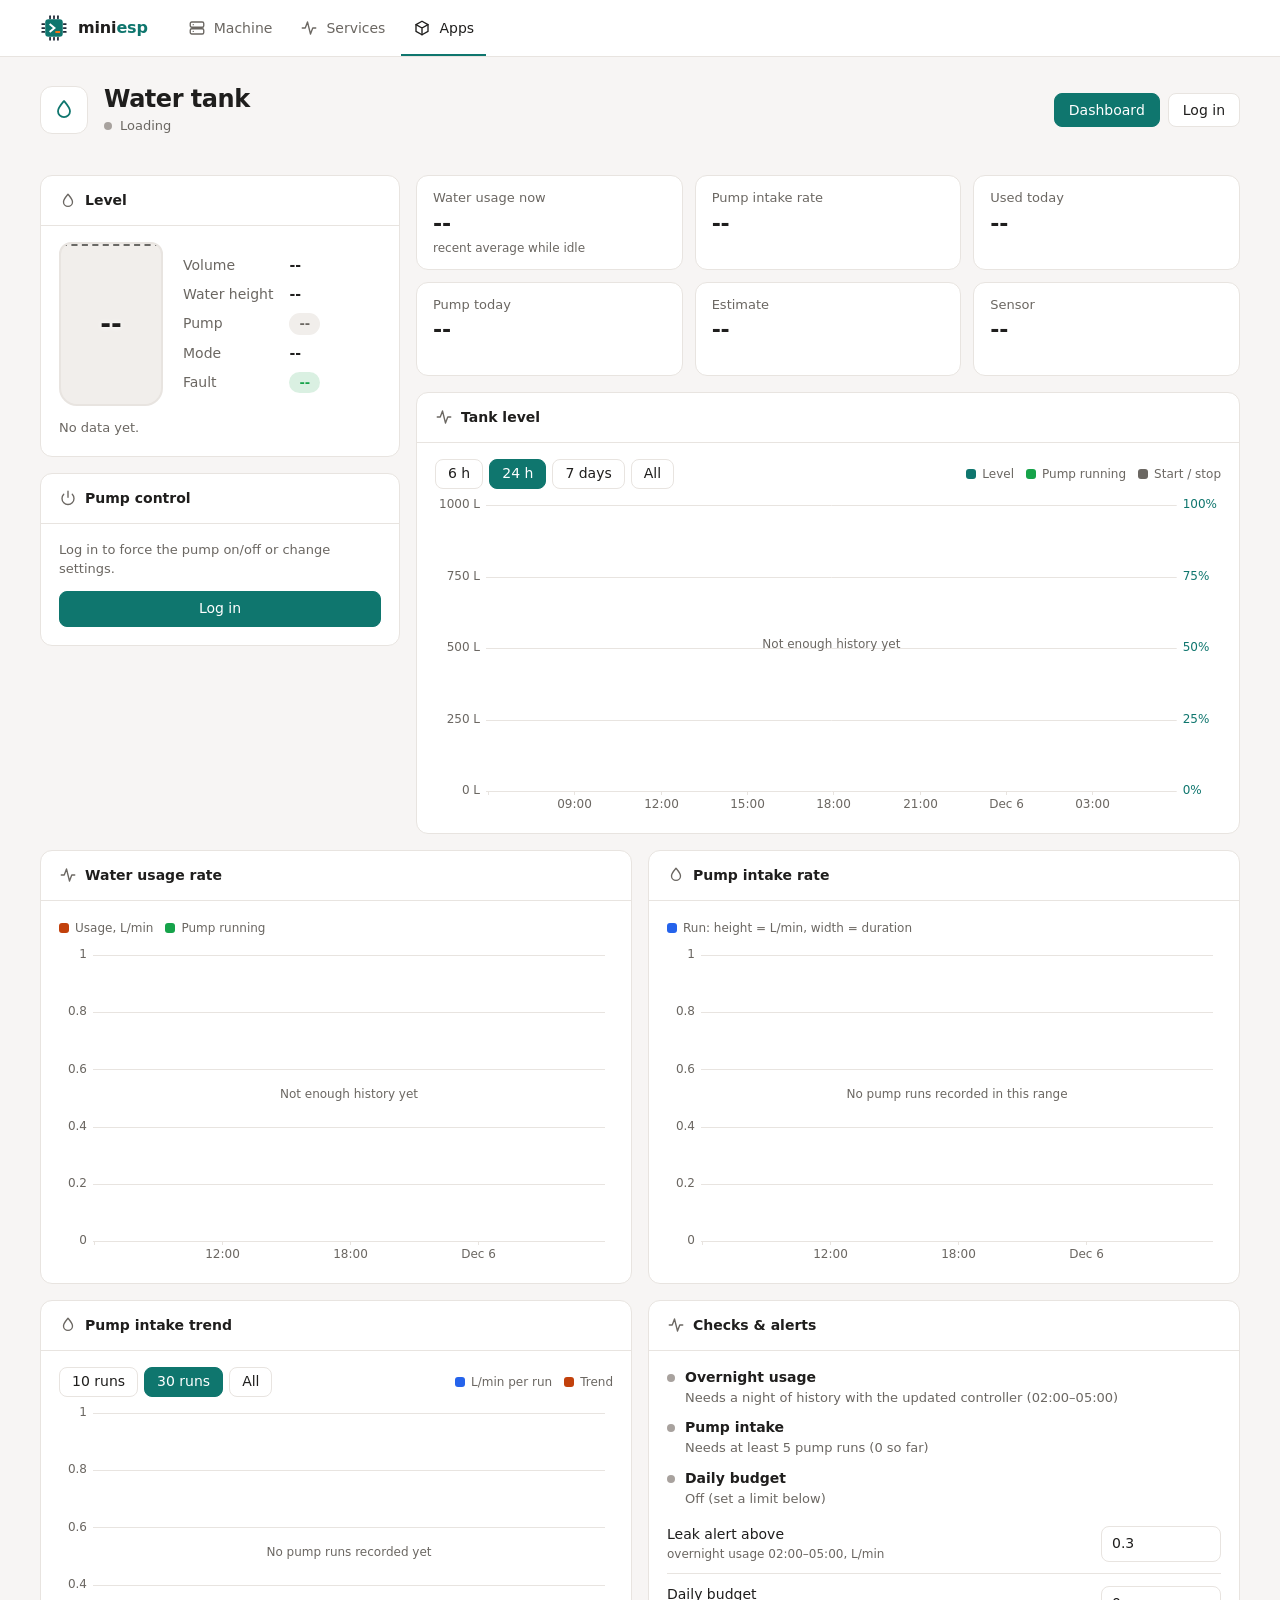
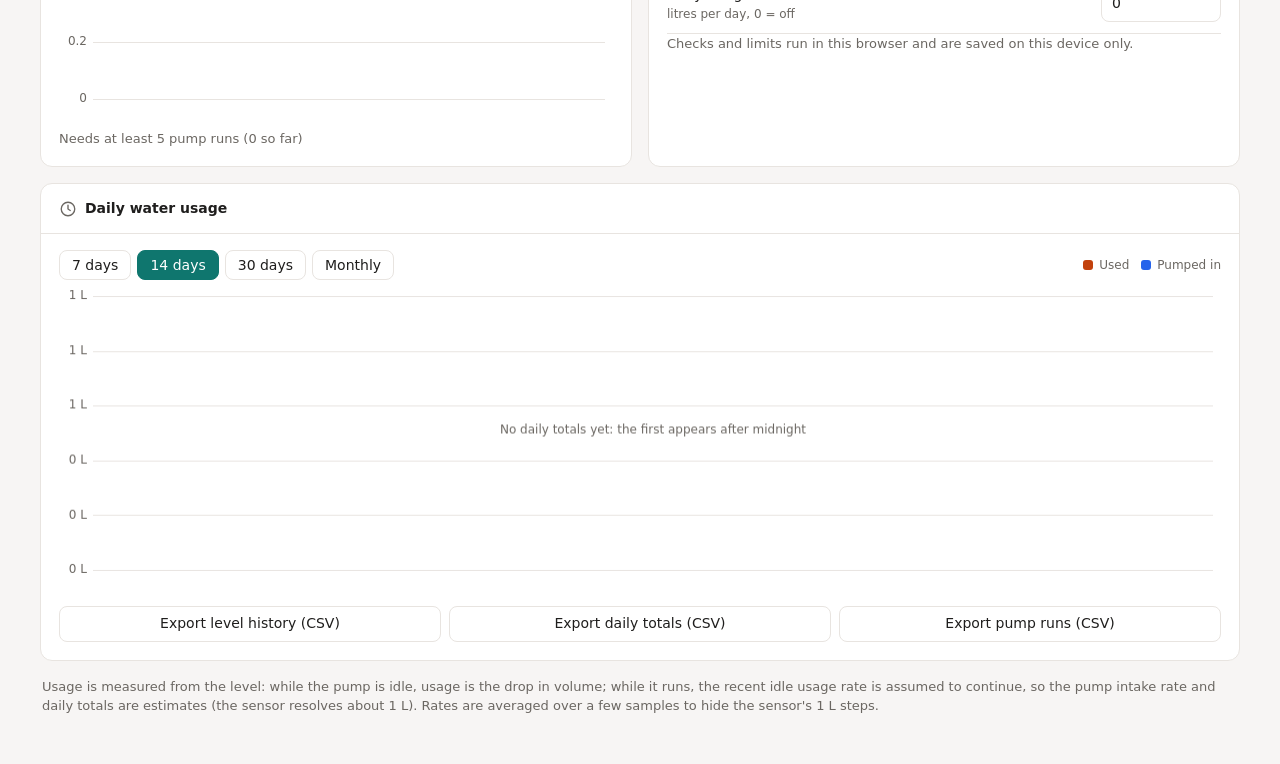
==== commit 98df1210: "wtms 1.2: intake trend, leak check, budget, monthly totals, CSV export, min_in dry-pump protection, " ====
--- a/pkgs/wtms/index.html
+++ b/pkgs/wtms/index.html
@@ -29,6 +29,7 @@
 <div class="head"><div class="tile"><svg class="ic" style="width:24px;height:24px"><use href="#i-droplet"/></svg></div>
  <div><h1>Water tank</h1><div class="sub"><span class="dot" id="hdot"></span> <span id="hstate">Loading</span></div></div>
  <nav class="menu" id="menu"><a href="index.html" class="cur">Dashboard</a><a href="login.html" id="lg">Log in</a></nav></div>
+<div class="alerts" id="alerts" hidden></div>
 <div class="cols">
  <div class="stack">
   <div class="card"><h2><svg class="ic"><use href="#i-droplet"/></svg>Level</h2>
@@ -60,14 +61,25 @@
   <div class="toolbar"><div class="legend" id="lg_in"></div></div>
   <div class="chartbox"><canvas id="c_in" role="img" aria-label="Pump intake rate per run in litres per minute"></canvas></div><div class="sub" id="r_in"></div></div>
 </div>
+<div class="grid2">
+ <div class="card"><h2><svg class="ic"><use href="#i-droplet"/></svg>Pump intake trend</h2>
+  <div class="toolbar"><div class="tabs" id="ttabs" role="group" aria-label="Runs shown"><button data-n="10">10 runs</button><button data-n="30" class="cur">30 runs</button><button data-n="0">All</button></div><div class="legend" id="lg_tr"></div></div>
+  <div class="chartbox"><canvas id="c_tr" role="img" aria-label="Pump intake rate per run with trend"></canvas></div><div class="sub" id="r_tr"></div></div>
+ <div class="card"><h2><svg class="ic"><use href="#i-activity"/></svg>Checks &amp; alerts</h2>
+  <div class="checks" id="checks"></div>
+  <div class="row"><label for="a_leak">Leak alert above<small>overnight usage 02:00&ndash;05:00, L/min</small></label><input id="a_leak" type="number" min="0" step="0.05" inputmode="decimal"></div>
+  <div class="row"><label for="a_bud">Daily budget<small>litres per day, 0 = off</small></label><input id="a_bud" type="number" min="0" step="10" inputmode="numeric"></div>
+  <div class="sub">Checks and limits run in this browser and are saved on this device only.</div></div>
+</div>
 <div class="card" style="margin-top:16px"><h2><svg class="ic"><use href="#i-clock"/></svg>Daily water usage</h2>
- <div class="toolbar"><div class="tabs" id="dtabs" role="group" aria-label="Days shown"><button data-d="7">7 days</button><button data-d="14" class="cur">14 days</button><button data-d="30">30 days</button></div><div class="legend" id="lg_day"></div></div>
- <div class="chartbox"><canvas id="c_day" role="img" aria-label="Water used per day in litres"></canvas></div><div class="sub" id="r_day"></div></div>
+ <div class="toolbar"><div class="tabs" id="dtabs" role="group" aria-label="Days shown"><button data-d="7">7 days</button><button data-d="14" class="cur">14 days</button><button data-d="30">30 days</button><button data-d="m">Monthly</button></div><div class="legend" id="lg_day"></div></div>
+ <div class="chartbox"><canvas id="c_day" role="img" aria-label="Water used per day in litres"></canvas></div><div class="sub" id="r_day"></div><div class="btns exp"><button class="b sec" type="button" data-x="history">Export level history (CSV)</button><button class="b sec" type="button" data-x="daily">Export daily totals (CSV)</button><button class="b sec" type="button" data-x="runs">Export pump runs (CSV)</button></div></div>
 <p class="sub note">Usage is measured from the level: while the pump is idle, usage is the drop in volume; while it runs, the recent idle usage rate is assumed to continue, so the pump intake rate and daily totals are estimates (the sensor resolves about 1&nbsp;L). Rates are averaged over a few samples to hide the sensor's 1&nbsp;L steps.</p>
 </main>
 <script src="tank.js"></script><script src="chart.js"></script>
 <script>
-let last=null,H=[],D=[],RUNS=[],hours=24,days=14,ch={};
+let last=null,H=[],D=[],RUNS=[],hours=24,days=14,nruns=30,ch={};
+const ls=(k,d)=>{try{const v=localStorage.getItem(k);return v===null?d:v}catch(e){return d}}, lset=(k,v)=>{try{localStorage.setItem(k,v)}catch(e){}};
 const sty=n=>getComputedStyle(document.documentElement).getPropertyValue(n).trim();
 const f1=v=>(Math.round(v*10)/10).toString(), f2=v=>v>=10?Math.round(v).toString():f1(v);
 const fl=v=>f1(v)+' L', fr=v=>(Math.round(v*100)/100).toFixed(2)+' L/min';
@@ -116,7 +128,8 @@
 }
 /* ---- charts ---- */
 function win(t1){ return hours?[t1-hours*3600,t1]:[H.length?H[0][0]:t1-3600,t1] }
-function bands(rows){ const b=[]; for(let i=0;i<rows.length;i++) if(rows[i][3]){ const t1=i+1<rows.length?rows[i+1][0]:rows[i][0]+300; if(b.length&&b[b.length-1][1]>=rows[i][0]-1)b[b.length-1][1]=t1; else b.push([rows[i][0],t1]) } return b }
+function dtOf(rows){ const d=rows.slice(1).map((r,i)=>r[0]-rows[i][0]).sort((a,b)=>a-b); return d.length?Math.max(5,d[d.length>>1]):300 }
+function bands(rows){ const b=[], dt=dtOf(rows); for(let i=0;i<rows.length;i++) if(rows[i][3]){ const t1=i+1<rows.length?rows[i+1][0]:rows[i][0]+dt; if(b.length&&b[b.length-1][1]>=rows[i][0]-1)b[b.length-1][1]=t1; else b.push([rows[i][0],t1]) } return b }
 function mk(id,lg){ if(!ch[id]){ ch[id]=new Chart($(id).parentNode,{}); } return ch[id] }
 function legend(el,items,chart){
   el.innerHTML=''; for(const it of items){ const b=document.createElement('button'); b.type='button'; b.className='lg'+(it.off?' off':''); b.innerHTML='<i style="background:'+it.color+'"></i>'+it.name; if(it.sid){ b.onclick=()=>{ const s=chart.opt.series.find(x=>x.id===it.sid); s.visible=s.visible===false; chart.draw(); b.classList.toggle('off',s.visible===false) } } else b.disabled=true; el.appendChild(b) }
@@ -135,13 +148,13 @@
     if(pts.length){let mn=Infinity,mx=0,sm=0;for(const p of pts){mn=Math.min(mn,p[1]);mx=Math.max(mx,p[1]);sm+=p[1]} $('r_level').textContent='Range '+dm(w0)+' '+hm(w0)+' – '+dm(w1)+' '+hm(w1)+' · min '+Math.round(mn)+' L · max '+Math.round(mx)+' L · avg '+Math.round(sm/pts.length)+' L · '+bands(rows).length+' pump run'+(bands(rows).length==1?'':'s')}
     else $('r_level').textContent='' ; $('c_level').setAttribute('aria-label','Tank level, '+pts.length+' samples') }
   // usage rate
-  { const c=mk('c_use'), pts=rows.filter(r=>r.length>=6).map(r=>[r[0],r[4]/1000,r]), rad=hours===6?1:hours===24?3:6, sm=pts.map((p,i)=>{let a=0,n=0;for(let k=Math.max(0,i-rad);k<=Math.min(pts.length-1,i+rad);k++){a+=pts[k][1];n++}return [p[0],a/n,p[2]]});
-    const avg=pts.length?pts.reduce((a,p)=>a+p[1],0)/pts.length:0, peak=pts.reduce((a,p)=>Math.max(a,p[1]),0);
+  { const c=mk('c_use'), pts=rows.filter(r=>r.length>=6).map(r=>[r[0],r[4]/1000,r]), dt=dtOf(rows), rad=Math.max(1,Math.round((hours===6?600:hours===24?1200:2400)/dt)), win=Math.round((2*rad+1)*dt/60), sm=pts.map((p,i)=>{let a=0,n=0;for(let k=Math.max(0,i-rad);k<=Math.min(pts.length-1,i+rad);k++){a+=pts[k][1];n++}return [p[0],Math.max(0,a/n),p[2]]});
+    const avg=pts.length?Math.max(0,pts.reduce((a,p)=>a+p[1],0)/pts.length):0, peak=sm.reduce((a,p)=>Math.max(a,p[1]),0);
     c.set({xmode:'time',x0:w0,x1:w1,left:{min:0,fmt:v=>f2(v)},series:[{id:'us',name:'Usage',color:cuse,type:'area',axis:'left',pts:sm}],bands:bands(rows),
       hlines:pts.length?[{y:avg,label:'avg '+f2(avg)+' L/min',color:mute}]:[],empty:rows.length&&!pts.length?'Collecting rate data (needs the updated controller)…':'Not enough history yet',
-      tip:i=>{const r=i.items[0].p[2];return '<b>'+dm(r[0])+' '+hm(r[0])+'</b><br>'+fr(i.items[0].y)+' <span class="mu">('+(2*rad+1)*5+'-min average)</span><br>raw 5-min value '+fr(r[4]/1000)+(r[3]?'<br><span class="tg">estimated: pump was running</span>':'')}});
+      tip:i=>{const r=i.items[0].p[2];return '<b>'+dm(r[0])+' '+hm(r[0])+'</b><br>'+fr(i.items[0].y)+' <span class="mu">('+win+'-min average)</span><br>raw value '+fr(r[4]/1000)+(r[3]?'<br><span class="tg">estimated: pump was running</span>':'')}});
     legend($('lg_use'),[{name:'Usage, L/min',color:cuse,sid:'us'},{name:'Pump running',color:sty('--ok')}],c);
-    $('r_use').textContent=pts.length?'Average '+fr(avg)+' · peak '+fr(peak)+' (smoothed over about '+((2*rad+1)*5)+' minutes)':''; $('c_use').setAttribute('aria-label','Water usage, average '+f2(avg)+' litres per minute') }
+    $('r_use').textContent=pts.length?'Average '+fr(avg)+' · peak '+fr(peak)+' (smoothed over about '+win+' minutes)':''; $('c_use').setAttribute('aria-label','Water usage, average '+f2(avg)+' litres per minute') }
   // intake per run
   { const c=mk('c_in'), rr=RUNS.filter(r=>r.t1>=w0&&r.t0<=w1), pts=rr.map(r=>[r.t0,r.rate,r]), avg=rr.length?rr.reduce((a,r)=>a+r.l,0)/(rr.reduce((a,r)=>a+r.dur,0)/60):0;
     pts.forEach(p=>p[2]={end:p[2].t1,run:p[2]});
@@ -150,21 +163,65 @@
       tip:i=>{const r=i.items[0].p[2].run;return '<b>'+dm(r.t0)+' '+hm(r.t0)+' – '+hm(r.t1)+'</b><br>'+fr(r.rate)+'<br>+'+f1(r.l)+' L in '+dur(r.dur)}});
     legend($('lg_in'),[{name:'Run: height = L/min, width = duration',color:cin,sid:'in'}],c);
     $('r_in').textContent=rr.length?rr.length+' run'+(rr.length==1?'':'s')+' · '+f1(rr.reduce((a,r)=>a+r.l,0))+' L pumped · weighted average '+fr(avg):''; $('c_in').setAttribute('aria-label','Pump intake rate, '+rr.length+' runs') }
-  // daily
+  // daily / monthly
   { const c=mk('c_day'), today=todayKey(), cur=last&&last.use_lpm!==undefined?{key:today,date:today,use:+last.td_use,inn:+last.td_in,ps:last.td_pump_s,runs:last.td_runs,partial:true}:null;
-    let all=D.filter(d=>d.key!==today); if(cur)all.push(cur); all=all.slice(-days);
-    const cats=all.map(d=>{const y=ymd(d.key);return y.date.toLocaleDateString([],{month:'short',day:'numeric'})});
-    const us=all.map((d,i)=>[i,d.use,{partial:d.partial}]), inn=all.map((d,i)=>[i,d.inn,{partial:d.partial}]), done=all.filter(d=>!d.partial), avg=done.length?done.reduce((a,d)=>a+d.use,0)/done.length:0;
-    c.set({xmode:'cat',cats,catLabel:i=>{const d=all[i],y=ymd(d.key);return y.date.toLocaleDateString([],{weekday:'short',month:'short',day:'numeric'})+(d.partial?' (so far)':'')},left:{min:0,fmt:v=>Math.round(v)+' L'},
+    let all=D.filter(d=>d.key!==today); if(cur)all.push(cur); const monthly=days==='m';
+    if(monthly){ const m=new Map(); for(const d of all){ const k=Math.floor(d.key/100), o=m.get(k)||{key:k,use:0,inn:0,ps:0,runs:0,n:0}; o.use+=d.use;o.inn+=d.inn;o.ps+=d.ps;o.runs+=d.runs;o.n++;if(d.partial)o.partial=true;m.set(k,o) } all=[...m.values()].slice(-12) }
+    else all=all.slice(-days);
+    const ym=k=>new Date(Math.floor(k/100),k%100-1,1), cats=all.map(d=>monthly?ym(d.key).toLocaleDateString([],{month:'short',year:'2-digit'}):ymd(d.key).date.toLocaleDateString([],{month:'short',day:'numeric'}));
+    const us=all.map((d,i)=>[i,d.use,{partial:d.partial}]), inn=all.map((d,i)=>[i,d.inn,{partial:d.partial}]), done=all.filter(d=>!d.partial), avg=done.length?done.reduce((a,d)=>a+d.use,0)/done.length:0, bud=+ls('tank_bud',0);
+    c.set({xmode:'cat',cats,catLabel:i=>{const d=all[i];return (monthly?ym(d.key).toLocaleDateString([],{month:'long',year:'numeric'}):ymd(d.key).date.toLocaleDateString([],{weekday:'short',month:'short',day:'numeric'}))+(d.partial?(monthly?' (so far)':' (so far)'):'')},left:{min:0,fmt:v=>Math.round(v)+' L'},
       series:[{id:'u',name:'Used',color:cuse,type:'bar',axis:'left',pts:us},{id:'i',name:'Pumped in',color:cin,type:'bar',axis:'left',pts:inn}],
-      hlines:done.length?[{y:avg,label:'avg '+Math.round(avg)+' L/day',color:mute}]:[],empty:'No daily totals yet: the first appears after midnight',
-      tip:i=>{const d=all[i.key];return d?'<b>'+i.label+'</b><br><span class="sw" style="background:'+cuse+'"></span>Used '+fl(d.use)+'<br><span class="sw" style="background:'+cin+'"></span>Pumped in '+fl(d.inn)+'<br>'+dur(d.ps)+' pumping · '+d.runs+' run'+(d.runs==1?'':'s'):''}});
+      hlines:(done.length?[{y:avg,label:'avg '+Math.round(avg)+(monthly?' L/month':' L/day'),color:mute}]:[]).concat(!monthly&&bud>0?[{y:bud,label:'budget '+bud+' L',color:sty('--bad')}]:[]),empty:'No daily totals yet: the first appears after midnight',
+      tip:i=>{const d=all[i.key];return d?'<b>'+i.label+'</b><br><span class="sw" style="background:'+cuse+'"></span>Used '+fl(d.use)+(monthly?' · '+f1(d.use/d.n)+' L/day':'')+'<br><span class="sw" style="background:'+cin+'"></span>Pumped in '+fl(d.inn)+'<br>'+dur(d.ps)+' pumping · '+d.runs+' run'+(d.runs==1?'':'s'):''}});
     legend($('lg_day'),[{name:'Used',color:cuse,sid:'u'},{name:'Pumped in',color:cin,sid:'i'}],c);
-    $('r_day').textContent=done.length?'Average '+Math.round(avg)+' L/day over '+done.length+' full day'+(done.length==1?'':'s')+(done.length?' · highest '+Math.round(Math.max(...done.map(d=>d.use)))+' L':'')+(cur?' · today so far '+f1(cur.use)+' L (lighter bar)':''):'';
-    $('c_day').setAttribute('aria-label','Daily water usage, average '+Math.round(avg)+' litres per day') }
-}
+    $('r_day').textContent=done.length?'Average '+Math.round(avg)+(monthly?' L/month over '+done.length+' full month'+(done.length==1?'':'s'):' L/day over '+done.length+' full day'+(done.length==1?'':'s'))+' · highest '+Math.round(Math.max(...done.map(d=>d.use)))+' L'+(cur?' · '+(monthly?'this month':'today')+' so far '+f1(all.length?all[all.length-1].use:0)+' L (lighter bar)':''):all.length?(monthly?'No complete month yet: ':'')+'so far '+f1(all[all.length-1].use)+' L (lighter bar)':'';
+    $('c_day').setAttribute('aria-label',(monthly?'Monthly':'Daily')+' water usage, average '+Math.round(avg)+' litres') }
+  trend(); checks();
+}
+/* ---- pump intake trend, checks, alerts, CSV export ---- */
+function lin(ys){ const n=ys.length; if(n<2)return null; let sx=0,sy=0,sxy=0,sxx=0; ys.forEach((y,i)=>{sx+=i;sy+=y;sxy+=i*y;sxx+=i*i}); const d=n*sxx-sx*sx; if(!d)return null; const m=(n*sxy-sx*sy)/d; return {m,b:(sy-m*sx)/n} }
+const med=a=>{const s=[...a].sort((x,y)=>x-y);return s.length?s[s.length>>1]:0};
+function intakeCheck(){ const r=RUNS.filter(x=>x.dur>=120).map(x=>x.rate); if(r.length<5)return {st:'wait',txt:'Needs at least 5 pump runs ('+r.length+' so far)'}; const recent=med(r.slice(-3)), base=med(r.slice(-13,-3)), ch=(recent-base)/base*100;
+  return ch<-15?{st:'warn',txt:'Recent runs average '+f1(recent)+' L/min, '+Math.round(-ch)+'% below the earlier '+f1(base)+' L/min: check the intake filter, valve and pump'}:{st:'ok',txt:'Recent runs '+f1(recent)+' L/min, steady ('+(ch>=0?'+':'')+Math.round(ch)+'% vs earlier)'} }
+function trend(){
+  const c=mk('c_tr'), rr=RUNS.filter(x=>x.dur>=120), sel=nruns?rr.slice(-nruns):rr, ys=sel.map(r=>r.rate), fit=lin(ys), cin=sty('--c-in'), cuse=sty('--c-use');
+  const cats=sel.map(r=>dm(r.t0)), pts=sel.map((r,i)=>[i,r.rate,{run:r}]), tl=fit?sel.map((r,i)=>[i,Math.max(0,fit.b+fit.m*i)]):[];
+  c.set({xmode:'cat',cats,catLabel:i=>{const r=sel[i];return dm(r.t0)+' '+hm(r.t0)},left:{min:0,fmt:v=>f2(v)},
+    series:[{id:'rt',name:'Run rate',color:cin,type:'bar',axis:'left',pts},{id:'tr',name:'Trend',color:cuse,type:'line',axis:'left',pts:tl}],empty:'No pump runs recorded yet',
+    tip:i=>{const r=sel[i.key];return r?'<b>'+i.label+'</b><br>'+fr(r.rate)+'<br>+'+f1(r.l)+' L in '+dur(r.dur):''}});
+  legend($('lg_tr'),[{name:'L/min per run',color:cin,sid:'rt'},{name:'Trend',color:cuse,sid:'tr'}],c);
+  const ic=intakeCheck(); $('r_tr').textContent=fit&&ys.length>2?'Trend '+(fit.m>=0?'+':'')+f2(fit.m*(ys.length-1))+' L/min over '+ys.length+' runs. '+ic.txt:ic.txt;
+}
+function nights(){
+  const dt=dtOf(H.slice(-400)), need=Math.max(6,Math.floor(.6*3*3600/dt)), by={};
+  for(const r of H){ if(r.length<6||r[3])continue; const d=new Date(r[0]*1000),h=d.getHours(); if(h<2||h>=5)continue; const k=d.getFullYear()*10000+(d.getMonth()+1)*100+d.getDate(); (by[k]=by[k]||[]).push(r[4]/1000) }
+  return Object.keys(by).filter(k=>by[k].length>=need).map(k=>({key:+k,mean:by[k].reduce((a,b)=>a+b,0)/by[k].length})).slice(-7)
+}
+function checks(){
+  const el=$('checks'), al=[], rows=[], thr=+ls('tank_leak',0.3), bud=+ls('tank_bud',0), n=nights();
+  if(n.length){ const l=n[n.length-1], bad=thr>0&&l.mean>thr; rows.push([bad?'bad':'ok','Overnight usage','Last night (02:00–05:00) averaged '+fr(l.mean)+(bad?' — above your '+fr(thr)+' limit: a tap or pipe may be leaking':' — normal')+(n.length>1?'. Nights: '+n.map(x=>f2(x.mean)).join(', ')+' L/min':'')]); if(bad)al.push('Possible leak: usage overnight was '+fr(l.mean)) }
+  else rows.push(['mute','Overnight usage','Needs a night of history with the updated controller (02:00–05:00)']);
+  const ic=intakeCheck(); rows.push([ic.st==='warn'?'bad':ic.st==='ok'?'ok':'mute','Pump intake',ic.txt]); if(ic.st==='warn')al.push('Pump intake rate dropped: '+ic.txt);
+  if(bud>0&&last&&last.use_lpm!==undefined){ const used=+last.td_use, now=new Date(), frac=Math.max(.05,(now.getHours()*60+now.getMinutes())/1440), proj=used/frac;
+    const st=used>bud?'bad':proj>bud*1.1&&frac>.25?'warn':'ok'; rows.push([st,'Daily budget',f1(used)+' of '+bud+' L used today ('+Math.round(used/bud*100)+'%)'+(used>bud?' — over budget':st==='warn'?' — on track for about '+Math.round(proj)+' L':'')]); if(used>bud)al.push('Over the daily budget: '+f1(used)+' L of '+bud+' L') }
+  else rows.push(['mute','Daily budget',bud>0?'Waiting for today\'s data':'Off (set a limit below)']);
+  el.innerHTML=rows.map(r=>'<div class="chk"><span class="dot '+(r[0]==='ok'?'ok':r[0]==='bad'?'bad':r[0]==='warn'?'warn':'')+'"></span><div><b>'+r[1]+'</b><div class="sub">'+r[2]+'</div></div></div>').join('');
+  const a=$('alerts'); a.hidden=!al.length; a.innerHTML=al.map(t=>'<div class="alert"><b>!</b> '+t.replace(/</g,'&lt;')+'</div>').join('');
+}
+function exportCsv(kind){
+  let head,rows,name;
+  if(kind==='history'){ head='time_iso,epoch,level_pct,litres,pump,usage_l_min,intake_l_min'; name='tank-history.csv'; rows=H.map(r=>[new Date(r[0]*1000).toISOString(),r[0],r[1]/10,r[2],r[3],r.length>=6?r[4]/1000:'',r.length>=6?r[5]/1000:'']) }
+  else if(kind==='daily'){ head='date,used_l,pumped_in_l,pump_minutes,runs'; name='tank-daily.csv'; rows=D.map(d=>{const y=ymd(d.key);return [y.y+'-'+String(y.m).padStart(2,'0')+'-'+String(y.d).padStart(2,'0'),d.use,d.inn,Math.round(d.ps/60),d.runs]}) }
+  else { head='start_iso,epoch,seconds,added_l,rate_l_min'; name='tank-pump-runs.csv'; rows=RUNS.map(r=>[new Date(r.t0*1000).toISOString(),r.t0,r.dur,r.l,Math.round(r.rate*100)/100]) }
+  const blob=new Blob([head+'\n'+rows.map(r=>r.join(',')).join('\n')+'\n'],{type:'text/csv'}), a=document.createElement('a'); a.href=URL.createObjectURL(blob); a.download=name; document.body.appendChild(a); a.click(); setTimeout(()=>{URL.revokeObjectURL(a.href);a.remove()},500);
+}
+document.querySelector('.exp').onclick=e=>{ if(e.target.dataset.x)exportCsv(e.target.dataset.x) };
+$('ttabs').onclick=e=>{ if(e.target.dataset.n===undefined)return; nruns=+e.target.dataset.n; for(const b of $('ttabs').children)b.classList.toggle('cur',b===e.target); trend() };
+$('a_leak').value=ls('tank_leak',0.3); $('a_bud').value=ls('tank_bud',0);
+$('a_leak').onchange=()=>{lset('tank_leak',Math.max(0,+$('a_leak').value||0));checks()}; $('a_bud').onchange=()=>{lset('tank_bud',Math.max(0,Math.round(+$('a_bud').value||0)));checks();drawAll()};
 document.querySelector('.rng').onclick=e=>{ if(e.target.dataset.h===undefined)return; hours=+e.target.dataset.h; try{localStorage.setItem('tank_rng',hours)}catch(x){} for(const b of e.currentTarget.children)b.classList.toggle('cur',b===e.target); drawAll() };
-$('dtabs').onclick=e=>{ if(e.target.dataset.d===undefined)return; days=+e.target.dataset.d; for(const b of $('dtabs').children)b.classList.toggle('cur',b===e.target); drawAll() };
+$('dtabs').onclick=e=>{ if(e.target.dataset.d===undefined)return; days=e.target.dataset.d==='m'?'m':+e.target.dataset.d; for(const b of $('dtabs').children)b.classList.toggle('cur',b===e.target); drawAll() };
 try{const h=localStorage.getItem('tank_rng'); if(h!==null){hours=+h;for(const b of document.querySelectorAll('.rng button'))b.classList.toggle('cur',+b.dataset.h===hours)}}catch(x){}
 matchMedia('(prefers-color-scheme: dark)').addEventListener('change',()=>drawAll());
 (async()=>{
--- a/pkgs/wtms/tank.css
+++ b/pkgs/wtms/tank.css
@@ -120,3 +120,10 @@
 @media(max-width:520px){.tiles{grid-template-columns:1fr 1fr}.tile2{padding:10px 12px}.tile2 b{font-size:18px}.chartbox canvas{height:230px}.card>.toolbar{margin-left:12px;margin-right:12px}}
 body:has(.wrap.wide) .bar{max-width:1240px}
 .tip .mu{color:var(--mute)}
+.alerts{display:grid;gap:8px;margin-bottom:16px}
+.alert{background:color-mix(in srgb,var(--bad) 14%,var(--card));border:1px solid color-mix(in srgb,var(--bad) 45%,var(--line));color:var(--fg);border-radius:10px;padding:10px 14px}
+.alert b{color:var(--bad);margin-right:4px}
+.checks{display:grid;gap:10px;margin-bottom:6px}
+.chk{display:flex;gap:10px;align-items:flex-start}.chk .dot{margin-top:7px}.chk b{font-weight:600}
+.exp{margin-top:12px}
+.card .row input[type=number]{max-width:120px;justify-self:end}
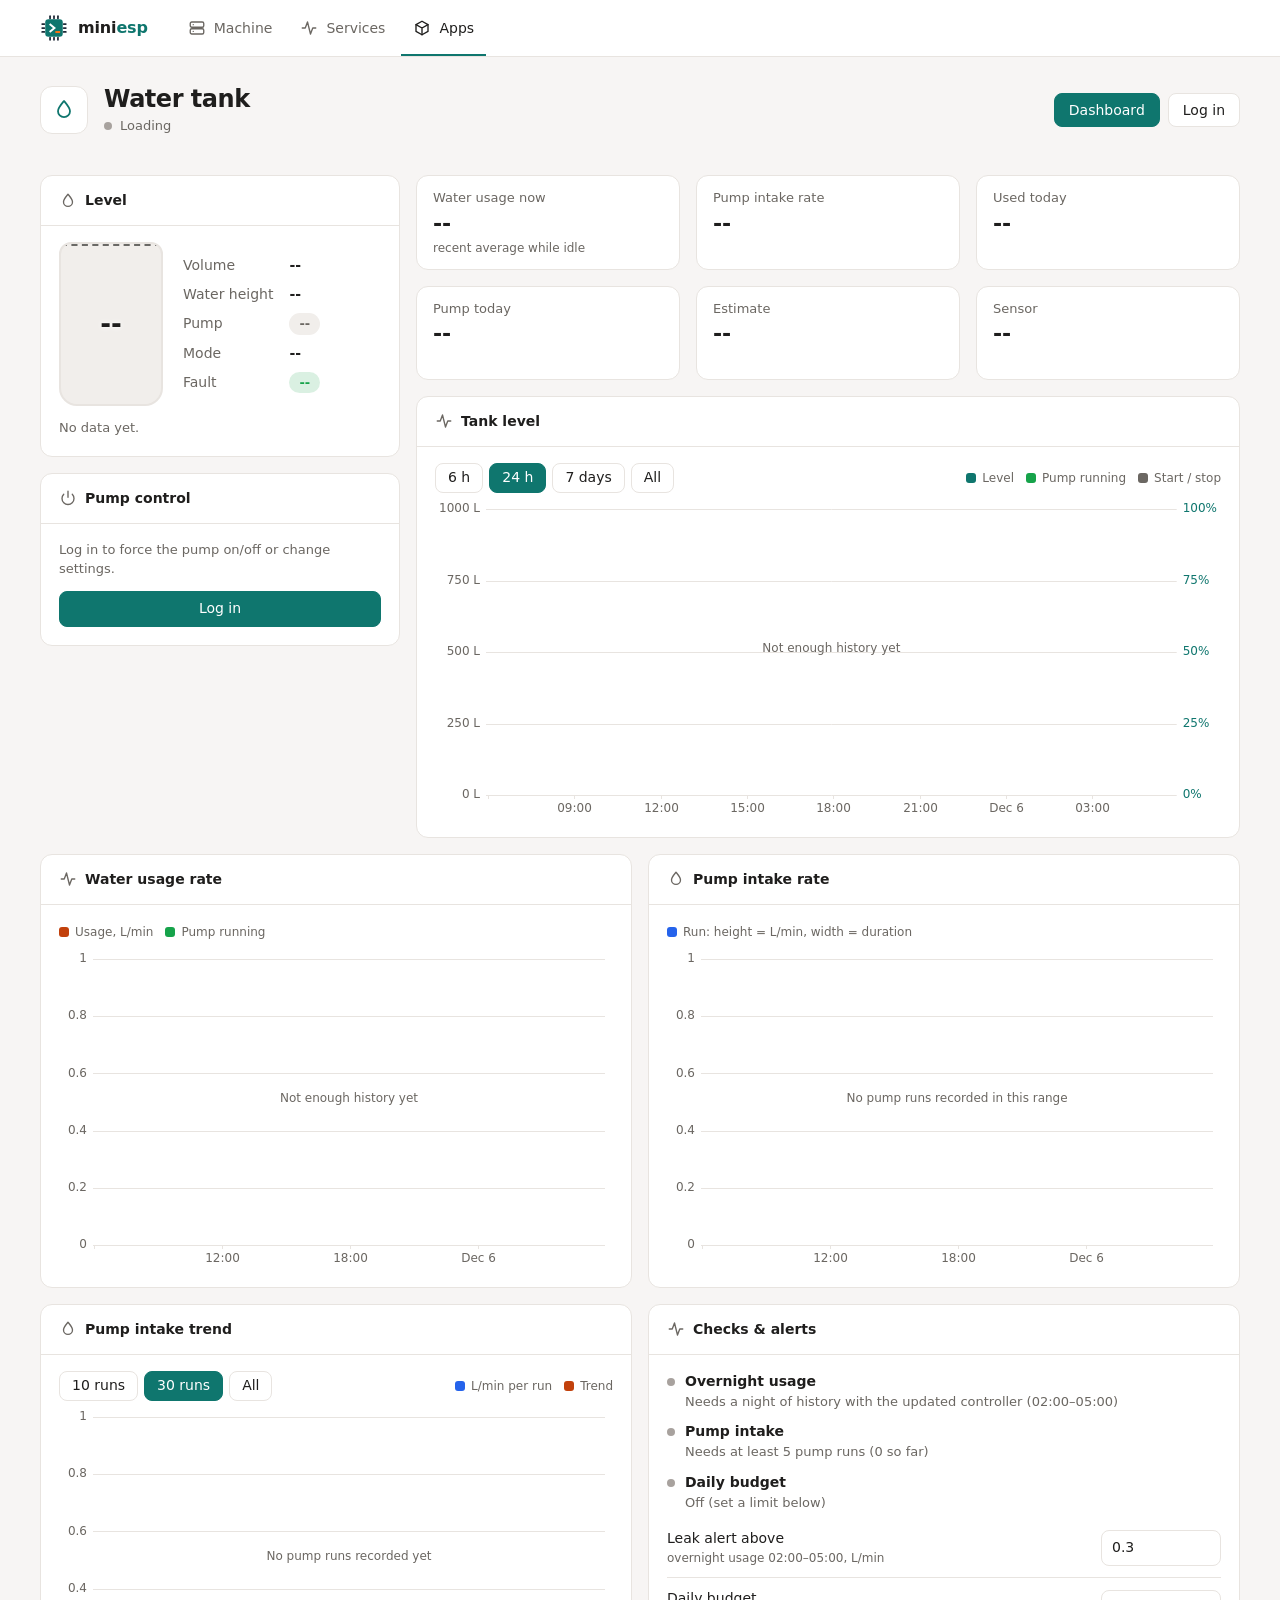
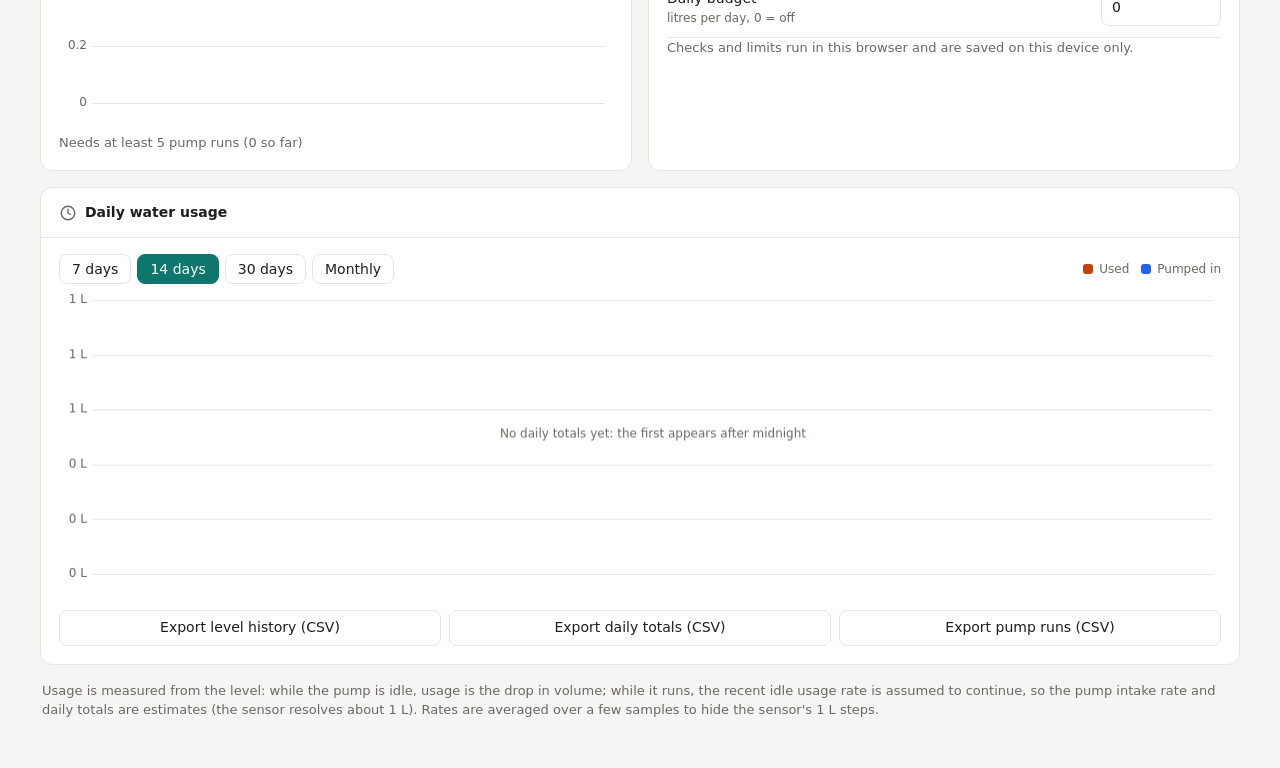
==== commit 326706f4: "wtms web: one --gap variable for every grid (16 px, 12 px on phones) Co-Authored-By: Claude Sonnet 5" ====
--- a/pkgs/wtms/index.html
+++ b/pkgs/wtms/index.html
@@ -71,7 +71,7 @@
   <div class="row"><label for="a_bud">Daily budget<small>litres per day, 0 = off</small></label><input id="a_bud" type="number" min="0" step="10" inputmode="numeric"></div>
   <div class="sub">Checks and limits run in this browser and are saved on this device only.</div></div>
 </div>
-<div class="card" style="margin-top:16px"><h2><svg class="ic"><use href="#i-clock"/></svg>Daily water usage</h2>
+<div class="card"><h2><svg class="ic"><use href="#i-clock"/></svg>Daily water usage</h2>
  <div class="toolbar"><div class="tabs" id="dtabs" role="group" aria-label="Days shown"><button data-d="7">7 days</button><button data-d="14" class="cur">14 days</button><button data-d="30">30 days</button><button data-d="m">Monthly</button></div><div class="legend" id="lg_day"></div></div>
  <div class="chartbox"><canvas id="c_day" role="img" aria-label="Water used per day in litres"></canvas></div><div class="sub" id="r_day"></div><div class="btns exp"><button class="b sec" type="button" data-x="history">Export level history (CSV)</button><button class="b sec" type="button" data-x="daily">Export daily totals (CSV)</button><button class="b sec" type="button" data-x="runs">Export pump runs (CSV)</button></div></div>
 <p class="sub note">Usage is measured from the level: while the pump is idle, usage is the drop in volume; while it runs, the recent idle usage rate is assumed to continue, so the pump intake rate and daily totals are estimates (the sensor resolves about 1&nbsp;L). Rates are averaged over a few samples to hide the sensor's 1&nbsp;L steps.</p>
--- a/pkgs/wtms/tank.css
+++ b/pkgs/wtms/tank.css
@@ -1,5 +1,5 @@
 /* wtms pages: same look as the miniesp console (/) */
-:root{--bg:#f7f5f4;--card:#fff;--fg:#1f1e1d;--mute:#6b6762;--line:#e8e4e0;--soft:#f1eeeb;--acc:#0f766e;--accbg:#e3f2f0;--water:#0f766e;--ok:#16a34a;--bad:#dc2626;--warn:#d97706;--off:#a8a29e;--pin:#1f2937;--body:#0f766e;--chev:#fff}
+:root{--gap:16px;--bg:#f7f5f4;--card:#fff;--fg:#1f1e1d;--mute:#6b6762;--line:#e8e4e0;--soft:#f1eeeb;--acc:#0f766e;--accbg:#e3f2f0;--water:#0f766e;--ok:#16a34a;--bad:#dc2626;--warn:#d97706;--off:#a8a29e;--pin:#1f2937;--body:#0f766e;--chev:#fff}
 @media(prefers-color-scheme:dark){:root{--bg:#161514;--card:#1f1d1c;--fg:#f2efec;--mute:#a09b95;--line:#332f2c;--soft:#2a2725;--acc:#5eead4;--accbg:#173a36;--water:#2dd4bf;--ok:#4ade80;--bad:#f87171;--warn:#fbbf24;--off:#6b6762;--pin:#9ca3af;--body:#5eead4;--chev:#161514}}
 *{box-sizing:border-box}
 html{-webkit-text-size-adjust:100%}
@@ -38,10 +38,10 @@
 .card>*:not(h2){margin-left:18px;margin-right:18px}
 .card>h2+*{margin-top:16px}
 .card>*:last-child{margin-bottom:18px}
-.cols{display:grid;gap:16px;grid-template-columns:1fr}
-.stack{display:grid;gap:16px;align-content:start}
+.cols{display:grid;gap:var(--gap);grid-template-columns:1fr}
+.stack{display:grid;gap:var(--gap);align-content:start}
 @media(min-width:1000px){.cols{grid-template-columns:minmax(300px,380px) 1fr}}
-.cards{display:grid;gap:16px;grid-template-columns:repeat(auto-fit,minmax(min(100%,420px),1fr));align-items:start}
+.cards{display:grid;gap:var(--gap);grid-template-columns:repeat(auto-fit,minmax(min(100%,420px),1fr));align-items:start}
 /* controls */
 .pill{display:inline-block;padding:1px 10px;border-radius:999px;background:var(--soft);color:var(--mute);font-size:13px;font-weight:600}
 .pill.on,.pill.ok{background:color-mix(in srgb,var(--ok) 16%,transparent);color:var(--ok)}
@@ -96,12 +96,13 @@
 .wrap.wide{max-width:1240px}
 @media(min-width:1000px){.cols{grid-template-columns:minmax(300px,360px) minmax(0,1fr)}}
 @media(min-width:620px) and (max-width:999px){.cols>.stack:first-child{grid-template-columns:1fr 1fr;align-items:start}}
-.tiles{display:grid;grid-template-columns:repeat(auto-fit,minmax(215px,1fr));gap:12px}
+.tiles{display:grid;grid-template-columns:repeat(auto-fit,minmax(215px,1fr));gap:var(--gap)}
 .tile2{background:var(--card);border:1px solid var(--line);border-radius:12px;padding:12px 16px;min-width:0}
 .tile2 span{display:block;color:var(--mute);font-size:13px}
 .tile2 b{display:block;font-size:22px;font-weight:650;letter-spacing:-.01em;line-height:1.3;margin:2px 0;overflow-wrap:anywhere}
 .tile2 small{display:block;color:var(--mute);font-size:12px;line-height:1.35}
-.grid2{display:grid;gap:16px;grid-template-columns:repeat(auto-fit,minmax(min(100%,460px),1fr));margin-top:16px}
+.grid2{display:grid;gap:var(--gap);grid-template-columns:repeat(auto-fit,minmax(min(100%,460px),1fr));margin-top:var(--gap)}
+.wrap.wide>.card{margin-top:var(--gap)}
 .grid2>.card{min-width:0}
 .toolbar{display:flex;flex-wrap:wrap;gap:8px 16px;align-items:center;justify-content:space-between;margin-bottom:6px}
 .toolbar .tabs{margin:0}
@@ -116,11 +117,11 @@
 .tip{position:absolute;left:0;top:0;pointer-events:none;background:var(--card);border:1px solid var(--line);border-radius:8px;box-shadow:0 4px 18px rgba(0,0,0,.18);padding:6px 10px;font-size:12px;line-height:1.5;white-space:nowrap;z-index:3}
 .tip .tg{color:var(--ok)}.tip .sw{display:inline-block;width:8px;height:8px;border-radius:2px;margin-right:6px}
 .tip[hidden]{display:none}
-p.note{margin:16px 2px 0}
-@media(max-width:520px){.tiles{grid-template-columns:1fr 1fr}.tile2{padding:10px 12px}.tile2 b{font-size:18px}.chartbox canvas{height:230px}.card>.toolbar{margin-left:12px;margin-right:12px}}
+p.note{margin:var(--gap) 2px 0}
+@media(max-width:520px){:root{--gap:12px}.tiles{grid-template-columns:1fr 1fr}.tile2{padding:10px 12px}.tile2 b{font-size:18px}.chartbox canvas{height:230px}.card>.toolbar{margin-left:12px;margin-right:12px}}
 body:has(.wrap.wide) .bar{max-width:1240px}
 .tip .mu{color:var(--mute)}
-.alerts{display:grid;gap:8px;margin-bottom:16px}
+.alerts{display:grid;gap:var(--gap);margin-bottom:var(--gap)}
 .alert{background:color-mix(in srgb,var(--bad) 14%,var(--card));border:1px solid color-mix(in srgb,var(--bad) 45%,var(--line));color:var(--fg);border-radius:10px;padding:10px 14px}
 .alert b{color:var(--bad);margin-right:4px}
 .checks{display:grid;gap:10px;margin-bottom:6px}
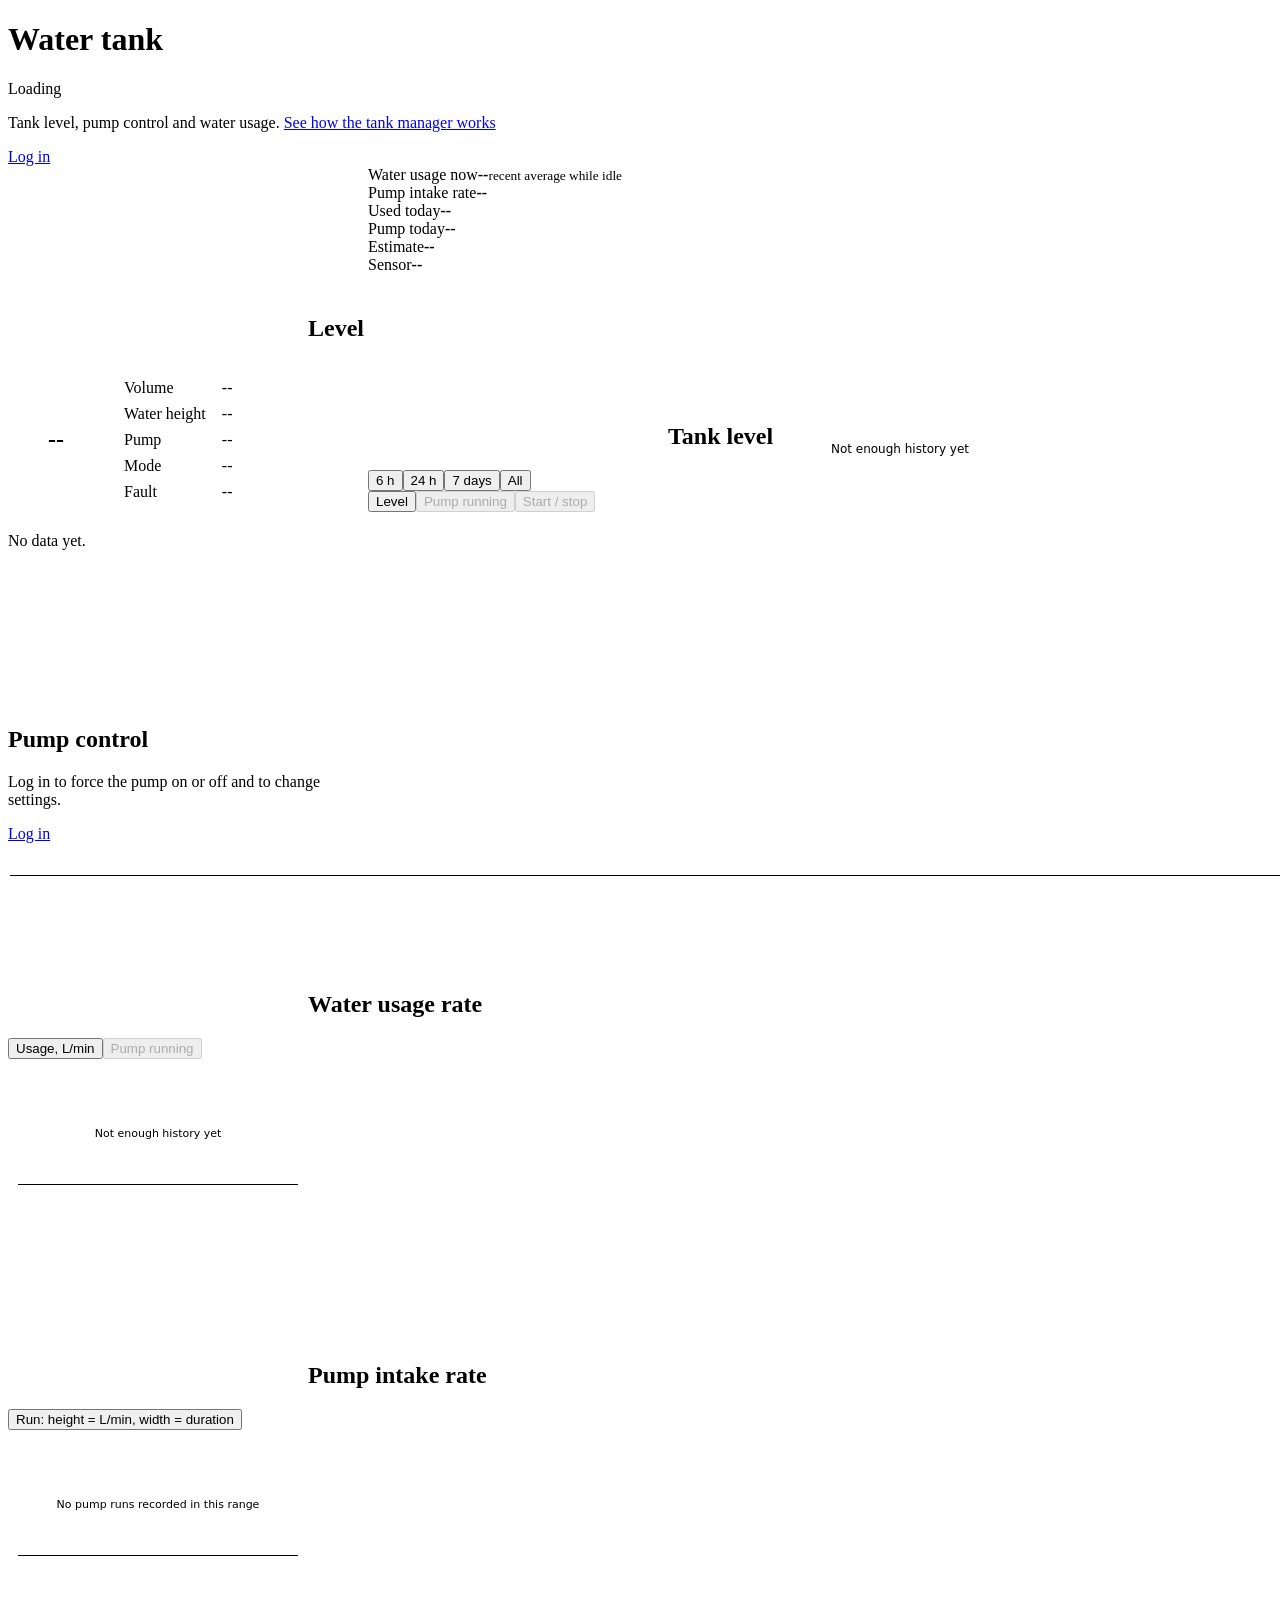
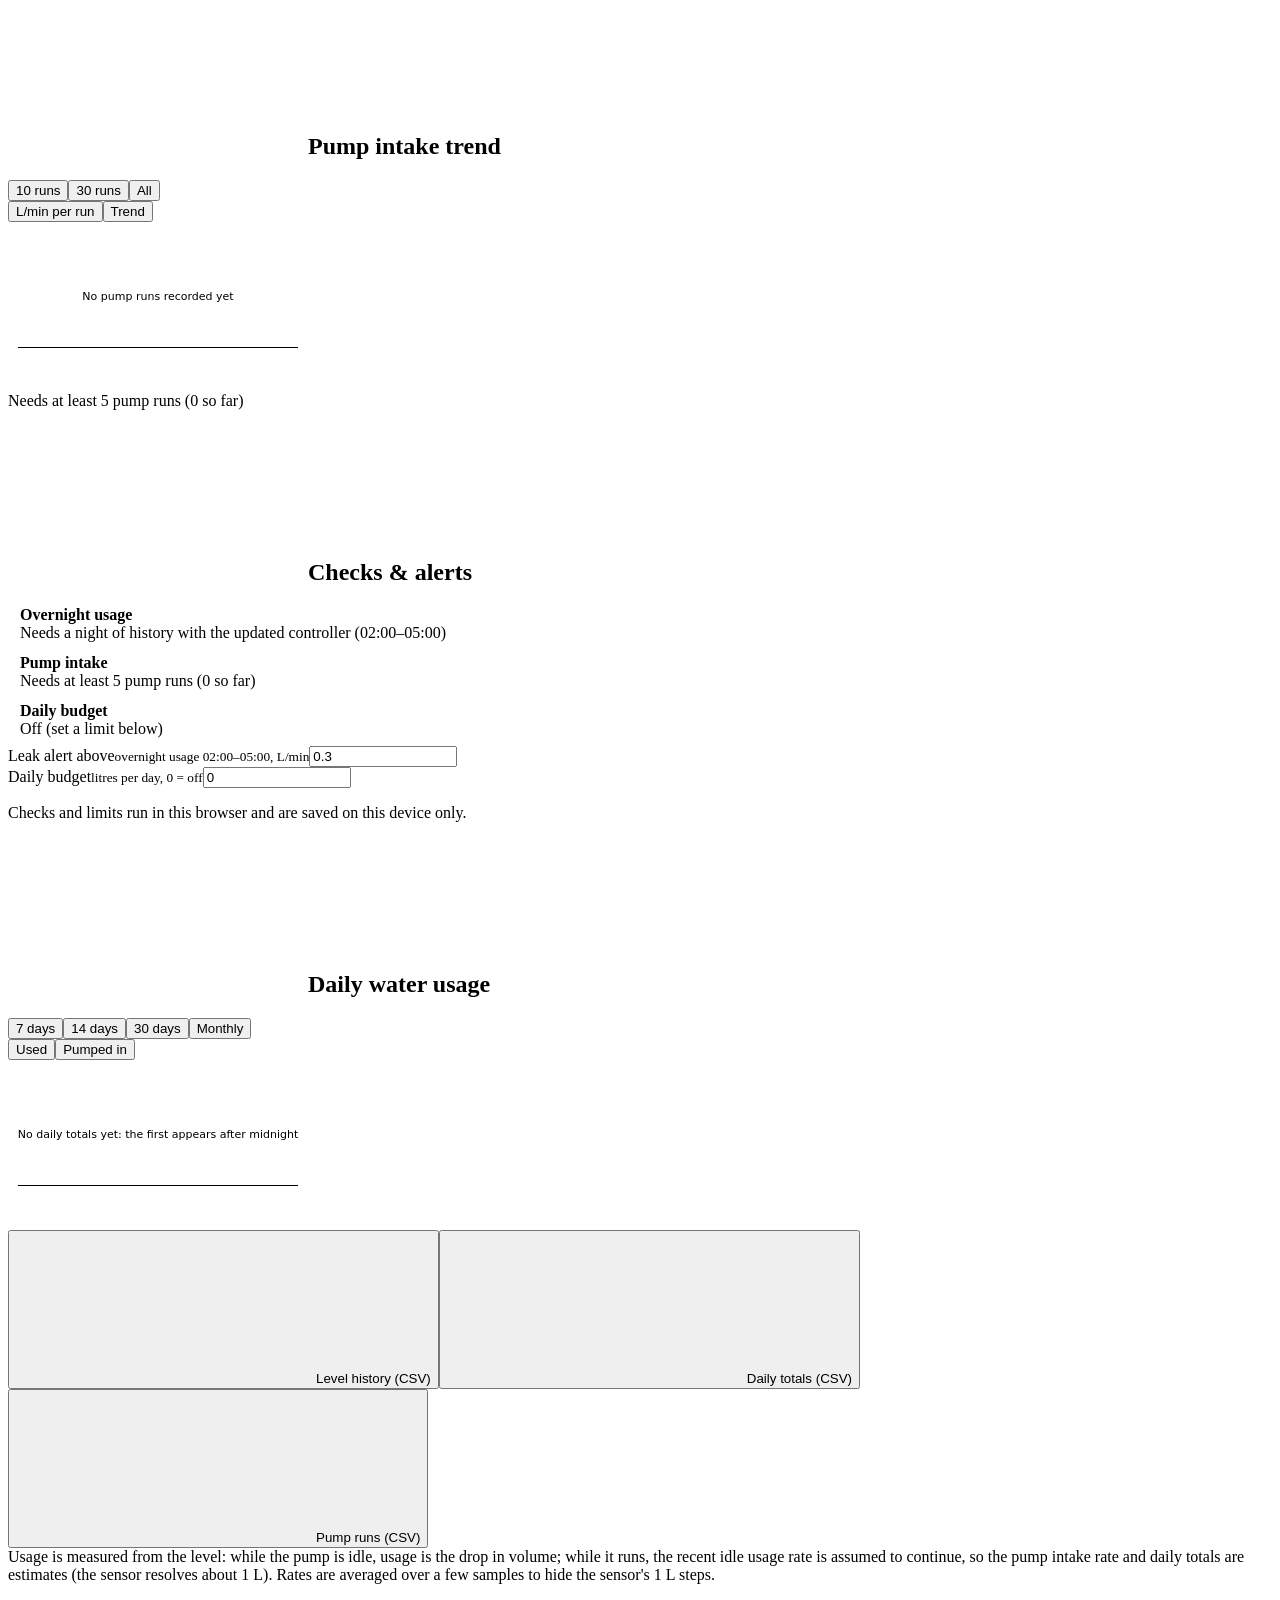
==== commit 2e005c9b: "wtms 1.3: pages rebuilt on the miniesp design system (/style.css, /ui.js): sidebar shell, light/dark" ====
--- a/pkgs/wtms/index.html
+++ b/pkgs/wtms/index.html
@@ -1,81 +1,59 @@
 <!doctype html>
 <html lang="en"><head><meta charset="utf-8"><meta name="viewport" content="width=device-width,initial-scale=1,viewport-fit=cover">
-<title>Water tank - miniesp</title><link rel="stylesheet" href="tank.css"></head><body>
-<svg width="0" height="0" style="position:absolute" aria-hidden="true"><defs>
-<symbol id="i-droplet" viewBox="0 0 24 24"><path d="M12 3c3.5 4.2 6 7 6 10.2A6 6 0 0 1 6 13.2C6 10 8.5 7.2 12 3z"/></symbol>
-<symbol id="i-activity" viewBox="0 0 24 24"><path d="M3 12h4l3-8 4 16 3-8h4"/></symbol>
-<symbol id="i-server" viewBox="0 0 24 24"><rect x="3" y="4" width="18" height="7" rx="2"/><rect x="3" y="13" width="18" height="7" rx="2"/><path d="M7 7.5h.01M7 16.5h.01"/></symbol>
-<symbol id="i-package" viewBox="0 0 24 24"><path d="M12 3l8 4.5v9L12 21l-8-4.5v-9L12 3z"/><path d="M4 7.5l8 4.5 8-4.5M12 12v9"/></symbol>
-<symbol id="i-power" viewBox="0 0 24 24"><path d="M12 3v8M6.3 7a8 8 0 1 0 11.4 0"/></symbol>
-<symbol id="i-sliders" viewBox="0 0 24 24"><path d="M4 7h10M18 7h2M4 17h4M12 17h8"/><circle cx="16" cy="7" r="2"/><circle cx="10" cy="17" r="2"/></symbol>
-<symbol id="i-clock" viewBox="0 0 24 24"><circle cx="12" cy="12" r="9"/><path d="M12 7v5l3 2"/></symbol>
-<symbol id="i-cpu" viewBox="0 0 24 24"><rect x="5" y="5" width="14" height="14" rx="2"/><rect x="9" y="9" width="6" height="6" rx="1"/><path d="M9 2v3M15 2v3M9 19v3M15 19v3M2 9h3M2 15h3M19 9h3M19 15h3"/></symbol>
-<symbol id="i-globe" viewBox="0 0 24 24"><circle cx="12" cy="12" r="9"/><path d="M3 12h18M12 3c2.6 2.6 3.9 5.6 3.9 9s-1.3 6.4-3.9 9c-2.6-2.6-3.9-5.6-3.9-9s1.3-6.4 3.9-9z"/></symbol>
-<symbol id="i-wifi" viewBox="0 0 24 24"><path d="M2.5 9a14 14 0 0 1 19 0M5.8 12.5a9.5 9.5 0 0 1 12.4 0M9 16a5 5 0 0 1 6 0"/><circle cx="12" cy="19.5" r=".9"/></symbol>
-<symbol id="i-user" viewBox="0 0 24 24"><circle cx="12" cy="8" r="4"/><path d="M4 21a8 8 0 0 1 16 0"/></symbol>
-<symbol id="i-save" viewBox="0 0 24 24"><path d="M5 3h11l3 3v15H5V3z"/><path d="M8 3v5h7V3M8 21v-6h8v6"/></symbol>
-</defs></svg>
-<header class="top"><div class="bar">
- <a class="brand" href="/" aria-label="miniesp">
-  <svg class="logo" viewBox="0 0 64 64" width="28" height="28" aria-hidden="true"><g class="pins"><rect x="21" y="3" width="4" height="9" rx="2"/><rect x="30" y="3" width="4" height="9" rx="2"/><rect x="39" y="3" width="4" height="9" rx="2"/><rect x="21" y="52" width="4" height="9" rx="2"/><rect x="30" y="52" width="4" height="9" rx="2"/><rect x="39" y="52" width="4" height="9" rx="2"/><rect x="3" y="21" width="9" height="4" rx="2"/><rect x="3" y="30" width="9" height="4" rx="2"/><rect x="3" y="39" width="9" height="4" rx="2"/><rect x="52" y="21" width="9" height="4" rx="2"/><rect x="52" y="30" width="9" height="4" rx="2"/><rect x="52" y="39" width="9" height="4" rx="2"/></g><rect class="body" x="12" y="12" width="40" height="40" rx="7"/><path class="chev" d="M22 23l11 9-11 9" fill="none" stroke-width="4.5"/><rect x="35" y="39" width="11" height="4.5" fill="#f97316"/></svg>
-  <span>mini<b>esp</b></span></a>
- <nav class="mtabs" aria-label="Console">
-  <a href="/#machine"><svg class="ic"><use href="#i-server"/></svg>Machine</a>
-  <a href="/#services"><svg class="ic"><use href="#i-activity"/></svg>Services</a>
-  <a href="/#apps" aria-current="page"><svg class="ic"><use href="#i-package"/></svg>Apps</a>
- </nav>
-</div></header>
-<main class="wrap wide">
-<div class="head"><div class="tile"><svg class="ic" style="width:24px;height:24px"><use href="#i-droplet"/></svg></div>
- <div><h1>Water tank</h1><div class="sub"><span class="dot" id="hdot"></span> <span id="hstate">Loading</span></div></div>
- <nav class="menu" id="menu"><a href="index.html" class="cur">Dashboard</a><a href="login.html" id="lg">Log in</a></nav></div>
-<div class="alerts" id="alerts" hidden></div>
-<div class="cols">
+<title>Water tank - miniesp</title><link rel="stylesheet" href="/style.css"><link rel="stylesheet" href="tank.css"><script src="/ui.js"></script></head>
+<body data-nav="tank">
+<div class="app"><main class="main"><div class="page">
+<div class="ph"><div><h1>Water tank</h1><p><span class="status"><span class="dot" id="hdot"></span><span id="hstate">Loading</span></span></p>
+ <p>Tank level, pump control and water usage. <a href="https://github.com/hamimmahmud0/miniesp-pkg/tree/main/packages/wtms" target="_blank" rel="noopener">See how the tank manager works</a></p></div>
+ <div class="actions" id="act"><a class="btn btn-primary" href="login.html?next=index.html">Log in</a></div></div>
+<div id="alerts"></div>
+<div class="tank-top">
  <div class="stack">
   <div class="card"><h2><svg class="ic"><use href="#i-droplet"/></svg>Level</h2>
    <div class="gauge"><div class="tankv"><div class="fill" id="fill"></div><div class="mark" id="mon"></div><div class="mark" id="moff"></div><div class="pct" id="pct">--</div></div>
-    <dl class="kv"><dt>Volume</dt><dd id="l">--</dd><dt>Water height</dt><dd id="hcm">--</dd><dt>Pump</dt><dd><span class="pill" id="pump">--</span></dd><dt>Mode</dt><dd id="mode">--</dd><dt>Fault</dt><dd><span class="pill on" id="fault">--</span></dd></dl></div>
-   <div class="sub" id="ts" style="margin-top:12px">--</div></div>
-  <div class="card" id="ctl" style="display:none"><h2><svg class="ic"><use href="#i-power"/></svg>Pump control</h2><div id="ctlbox"></div></div>
-  <div class="card" id="guest"><h2><svg class="ic"><use href="#i-power"/></svg>Pump control</h2><div class="sub">Log in to force the pump on/off or change settings.</div><div class="btns"><a class="b" href="login.html?next=index.html" style="text-align:center;text-decoration:none">Log in</a></div></div>
+    <dl class="dl"><dt>Volume</dt><dd id="l">--</dd><dt>Water height</dt><dd id="hcm">--</dd><dt>Pump</dt><dd><span class="badge" id="pump">--</span></dd><dt>Mode</dt><dd id="mode">--</dd><dt>Fault</dt><dd><span class="badge" id="fault">--</span></dd></dl></div>
+   <p class="muted small" id="ts" style="margin-top:14px">--</p></div>
+  <div class="card" id="ctl" hidden><h2><svg class="ic"><use href="#i-power"/></svg>Pump control</h2><div id="ctlbox"></div></div>
+  <div class="card" id="guest"><h2><svg class="ic"><use href="#i-power"/></svg>Pump control</h2><p class="muted">Log in to force the pump on or off and to change settings.</p><div class="btns" style="margin-top:14px"><a class="btn btn-primary" href="login.html?next=index.html">Log in</a></div></div>
  </div>
  <div class="stack">
-  <div class="tiles" id="tiles">
-   <div class="tile2"><span>Water usage now</span><b id="t_use">--</b><small id="t_use2">recent average while idle</small></div>
-   <div class="tile2"><span>Pump intake rate</span><b id="t_in">--</b><small id="t_in2">&nbsp;</small></div>
-   <div class="tile2"><span>Used today</span><b id="t_td">--</b><small id="t_td2">&nbsp;</small></div>
-   <div class="tile2"><span>Pump today</span><b id="t_pp">--</b><small id="t_pp2">&nbsp;</small></div>
-   <div class="tile2"><span id="t_eta_l">Estimate</span><b id="t_eta">--</b><small id="t_eta2">&nbsp;</small></div>
-   <div class="tile2"><span>Sensor</span><b id="t_se">--</b><small id="t_se2">&nbsp;</small></div>
+  <div class="stats" id="tiles">
+   <div class="stat"><span>Water usage now</span><b id="t_use">--</b><small id="t_use2">recent average while idle</small></div>
+   <div class="stat"><span>Pump intake rate</span><b id="t_in">--</b><small id="t_in2">&nbsp;</small></div>
+   <div class="stat"><span>Used today</span><b id="t_td">--</b><small id="t_td2">&nbsp;</small></div>
+   <div class="stat"><span>Pump today</span><b id="t_pp">--</b><small id="t_pp2">&nbsp;</small></div>
+   <div class="stat"><span id="t_eta_l">Estimate</span><b id="t_eta">--</b><small id="t_eta2">&nbsp;</small></div>
+   <div class="stat"><span>Sensor</span><b id="t_se">--</b><small id="t_se2">&nbsp;</small></div>
   </div>
-  <div class="card"><h2><svg class="ic"><use href="#i-activity"/></svg>Tank level</h2>
-   <div class="toolbar"><div class="tabs rng" role="group" aria-label="Time range"><button data-h="6">6 h</button><button data-h="24" class="cur">24 h</button><button data-h="168">7 days</button><button data-h="0">All</button></div><div class="legend" id="lg_level"></div></div>
-   <div class="chartbox"><canvas id="c_level" role="img" aria-label="Tank level over time"></canvas></div><div class="sub" id="r_level"></div></div>
+  <div class="card"><div class="card-head"><h2><svg class="ic"><use href="#i-activity"/></svg>Tank level</h2>
+   <div class="seg rng" role="group" aria-label="Time range"><button data-h="6">6 h</button><button data-h="24" class="cur">24 h</button><button data-h="168">7 days</button><button data-h="0">All</button></div></div>
+   <div class="legend" id="lg_level"></div>
+   <div class="chartbox"><canvas id="c_level" role="img" aria-label="Tank level over time"></canvas></div><p class="muted small" id="r_level"></p></div>
  </div>
 </div>
-<div class="grid2">
- <div class="card"><h2><svg class="ic"><use href="#i-activity"/></svg>Water usage rate</h2>
-  <div class="toolbar"><div class="legend" id="lg_use"></div></div>
-  <div class="chartbox"><canvas id="c_use" role="img" aria-label="Water usage in litres per minute"></canvas></div><div class="sub" id="r_use"></div></div>
- <div class="card"><h2><svg class="ic"><use href="#i-droplet"/></svg>Pump intake rate</h2>
-  <div class="toolbar"><div class="legend" id="lg_in"></div></div>
-  <div class="chartbox"><canvas id="c_in" role="img" aria-label="Pump intake rate per run in litres per minute"></canvas></div><div class="sub" id="r_in"></div></div>
+<div class="grid-2 wide-gap">
+ <div class="card"><div class="card-head"><h2><svg class="ic"><use href="#i-activity"/></svg>Water usage rate</h2></div><div class="legend" id="lg_use"></div>
+  <div class="chartbox"><canvas id="c_use" role="img" aria-label="Water usage in litres per minute"></canvas></div><p class="muted small" id="r_use"></p></div>
+ <div class="card"><div class="card-head"><h2><svg class="ic"><use href="#i-droplet"/></svg>Pump intake rate</h2></div><div class="legend" id="lg_in"></div>
+  <div class="chartbox"><canvas id="c_in" role="img" aria-label="Pump intake rate per run in litres per minute"></canvas></div><p class="muted small" id="r_in"></p></div>
 </div>
-<div class="grid2">
- <div class="card"><h2><svg class="ic"><use href="#i-droplet"/></svg>Pump intake trend</h2>
-  <div class="toolbar"><div class="tabs" id="ttabs" role="group" aria-label="Runs shown"><button data-n="10">10 runs</button><button data-n="30" class="cur">30 runs</button><button data-n="0">All</button></div><div class="legend" id="lg_tr"></div></div>
-  <div class="chartbox"><canvas id="c_tr" role="img" aria-label="Pump intake rate per run with trend"></canvas></div><div class="sub" id="r_tr"></div></div>
- <div class="card"><h2><svg class="ic"><use href="#i-activity"/></svg>Checks &amp; alerts</h2>
+<div class="grid-2 wide-gap">
+ <div class="card"><div class="card-head"><h2><svg class="ic"><use href="#i-gauge"/></svg>Pump intake trend</h2>
+  <div class="seg" id="ttabs" role="group" aria-label="Runs shown"><button data-n="10">10 runs</button><button data-n="30" class="cur">30 runs</button><button data-n="0">All</button></div></div><div class="legend" id="lg_tr"></div>
+  <div class="chartbox"><canvas id="c_tr" role="img" aria-label="Pump intake rate per run with trend"></canvas></div><p class="muted small" id="r_tr"></p></div>
+ <div class="card"><h2><svg class="ic"><use href="#i-alert"/></svg>Checks &amp; alerts</h2>
   <div class="checks" id="checks"></div>
-  <div class="row"><label for="a_leak">Leak alert above<small>overnight usage 02:00&ndash;05:00, L/min</small></label><input id="a_leak" type="number" min="0" step="0.05" inputmode="decimal"></div>
-  <div class="row"><label for="a_bud">Daily budget<small>litres per day, 0 = off</small></label><input id="a_bud" type="number" min="0" step="10" inputmode="numeric"></div>
-  <div class="sub">Checks and limits run in this browser and are saved on this device only.</div></div>
+  <div class="field"><label for="a_leak">Leak alert above<small>overnight usage 02:00&ndash;05:00, L/min</small></label><input id="a_leak" type="number" min="0" step="0.05" inputmode="decimal"></div>
+  <div class="field"><label for="a_bud">Daily budget<small>litres per day, 0 = off</small></label><input id="a_bud" type="number" min="0" step="10" inputmode="numeric"></div>
+  <p class="muted small">Checks and limits run in this browser and are saved on this device only.</p></div>
 </div>
-<div class="card"><h2><svg class="ic"><use href="#i-clock"/></svg>Daily water usage</h2>
- <div class="toolbar"><div class="tabs" id="dtabs" role="group" aria-label="Days shown"><button data-d="7">7 days</button><button data-d="14" class="cur">14 days</button><button data-d="30">30 days</button><button data-d="m">Monthly</button></div><div class="legend" id="lg_day"></div></div>
- <div class="chartbox"><canvas id="c_day" role="img" aria-label="Water used per day in litres"></canvas></div><div class="sub" id="r_day"></div><div class="btns exp"><button class="b sec" type="button" data-x="history">Export level history (CSV)</button><button class="b sec" type="button" data-x="daily">Export daily totals (CSV)</button><button class="b sec" type="button" data-x="runs">Export pump runs (CSV)</button></div></div>
-<p class="sub note">Usage is measured from the level: while the pump is idle, usage is the drop in volume; while it runs, the recent idle usage rate is assumed to continue, so the pump intake rate and daily totals are estimates (the sensor resolves about 1&nbsp;L). Rates are averaged over a few samples to hide the sensor's 1&nbsp;L steps.</p>
-</main>
+<div class="card wide-gap"><div class="card-head"><h2><svg class="ic"><use href="#i-clock"/></svg>Daily water usage</h2>
+ <div class="seg" id="dtabs" role="group" aria-label="Days shown"><button data-d="7">7 days</button><button data-d="14" class="cur">14 days</button><button data-d="30">30 days</button><button data-d="m">Monthly</button></div></div>
+ <div class="legend" id="lg_day"></div>
+ <div class="chartbox"><canvas id="c_day" role="img" aria-label="Water used per day in litres"></canvas></div><p class="muted small" id="r_day"></p>
+ <div class="btns exp" style="margin-top:16px"><button class="btn" type="button" data-x="history"><svg class="ic"><use href="#i-download"/></svg>Level history (CSV)</button><button class="btn" type="button" data-x="daily"><svg class="ic"><use href="#i-download"/></svg>Daily totals (CSV)</button><button class="btn" type="button" data-x="runs"><svg class="ic"><use href="#i-download"/></svg>Pump runs (CSV)</button></div></div>
+<p class="muted small" style="margin-top:var(--gap)">Usage is measured from the level: while the pump is idle, usage is the drop in volume; while it runs, the recent idle usage rate is assumed to continue, so the pump intake rate and daily totals are estimates (the sensor resolves about 1&nbsp;L). Rates are averaged over a few samples to hide the sensor's 1&nbsp;L steps.</p>
+</div></main></div>
 <script src="tank.js"></script><script src="chart.js"></script>
 <script>
 let last=null,H=[],D=[],RUNS=[],hours=24,days=14,nruns=30,ch={};
@@ -92,9 +70,9 @@
   $('fill').style.height=s.level+'%'; $('pct').textContent=Math.round(s.level)+'%';
   $('mon').style.bottom=s.on_pct+'%'; $('moff').style.bottom=s.off_pct+'%';
   $('l').textContent=s.litres+' / '+vol+' L'; $('hcm').textContent=s.lpcm>0?f1(s.level/100*vol*1000/s.lpcm)+' cm':'—';
-  $('pump').textContent=s.pump+(s.force&&s.force!=='none'?' (forced)':''); $('pump').className='pill '+(s.pump==='ON'?'on':'');
+  $('pump').textContent=s.pump+(s.force&&s.force!=='none'?' (forced)':''); $('pump').className='badge '+(s.pump==='ON'?'ok':'');
   $('mode').textContent=s.force==='on'?'Forced ON':s.force==='off'?'Forced OFF':s.auto==='ON'?'Automatic':'Auto off';
-  $('fault').textContent=s.fault; $('fault').className='pill '+(s.fault==='none'?'on':'bad');
+  $('fault').textContent=s.fault; $('fault').className='badge '+(s.fault==='none'?'ok':'bad');
   $('hdot').className='dot '+(s.fault==='none'?'ok':'bad'); $('hstate').textContent=s.fault!=='none'?'Fault: '+s.fault:s.pump==='ON'?'Pump running':'Idle';
   const age=s.ts?Math.round(Date.now()/1000-s.ts):0;
   $('ts').textContent=s.ts?'Updated '+new Date(s.ts*1000).toLocaleString()+(age>120?'  — STALE: the controller has not reported for '+Math.round(age/60)+' min':''):'Clock not set';
@@ -206,8 +184,8 @@
   if(bud>0&&last&&last.use_lpm!==undefined){ const used=+last.td_use, now=new Date(), frac=Math.max(.05,(now.getHours()*60+now.getMinutes())/1440), proj=used/frac;
     const st=used>bud?'bad':proj>bud*1.1&&frac>.25?'warn':'ok'; rows.push([st,'Daily budget',f1(used)+' of '+bud+' L used today ('+Math.round(used/bud*100)+'%)'+(used>bud?' — over budget':st==='warn'?' — on track for about '+Math.round(proj)+' L':'')]); if(used>bud)al.push('Over the daily budget: '+f1(used)+' L of '+bud+' L') }
   else rows.push(['mute','Daily budget',bud>0?'Waiting for today\'s data':'Off (set a limit below)']);
-  el.innerHTML=rows.map(r=>'<div class="chk"><span class="dot '+(r[0]==='ok'?'ok':r[0]==='bad'?'bad':r[0]==='warn'?'warn':'')+'"></span><div><b>'+r[1]+'</b><div class="sub">'+r[2]+'</div></div></div>').join('');
-  const a=$('alerts'); a.hidden=!al.length; a.innerHTML=al.map(t=>'<div class="alert"><b>!</b> '+t.replace(/</g,'&lt;')+'</div>').join('');
+  el.innerHTML=rows.map(r=>'<div class="chk"><span class="dot '+(r[0]==='ok'?'ok':r[0]==='bad'?'bad':r[0]==='warn'?'warn':'')+'"></span><div><b>'+r[1]+'</b><div class="muted">'+r[2]+'</div></div></div>').join('');
+  $('alerts').innerHTML=al.map(t=>'<div class="alert"><svg class="ic"><use href="#i-alert"/></svg><div>'+t.replace(/</g,'&lt;')+'</div></div>').join('');
 }
 function exportCsv(kind){
   let head,rows,name;
@@ -223,14 +201,14 @@
 document.querySelector('.rng').onclick=e=>{ if(e.target.dataset.h===undefined)return; hours=+e.target.dataset.h; try{localStorage.setItem('tank_rng',hours)}catch(x){} for(const b of e.currentTarget.children)b.classList.toggle('cur',b===e.target); drawAll() };
 $('dtabs').onclick=e=>{ if(e.target.dataset.d===undefined)return; days=e.target.dataset.d==='m'?'m':+e.target.dataset.d; for(const b of $('dtabs').children)b.classList.toggle('cur',b===e.target); drawAll() };
 try{const h=localStorage.getItem('tank_rng'); if(h!==null){hours=+h;for(const b of document.querySelectorAll('.rng button'))b.classList.toggle('cur',+b.dataset.h===hours)}}catch(x){}
-matchMedia('(prefers-color-scheme: dark)').addEventListener('change',()=>drawAll());
+addEventListener('ui-theme',()=>drawAll());
 (async()=>{
   state();loadAll();setInterval(state,10000);setInterval(loadAll,120000);
   T.noRedirect=true;
   if(await T.loggedIn()){
-    $('ctl').style.display='';$('guest').style.display='none';
+    $('ctl').hidden=false;$('guest').hidden=true; UI.logout=T.logout;
     T.mountControls($('ctlbox'),s=>{render(s)});
-    $('lg').outerHTML='<a href="config.html">Settings</a><button onclick="T.logout()">Log out</button>';
+    $('act').innerHTML='<a class="btn" href="config.html"><svg class="ic"><use href="#i-settings"/></svg>Settings</a><button class="btn" type="button" onclick="T.logout()"><svg class="ic"><use href="#i-logout"/></svg>Log out</button>';
   }
 })();
 </script>
--- a/pkgs/wtms/tank.css
+++ b/pkgs/wtms/tank.css
@@ -1,130 +1,46 @@
-/* wtms pages: same look as the miniesp console (/) */
-:root{--gap:16px;--bg:#f7f5f4;--card:#fff;--fg:#1f1e1d;--mute:#6b6762;--line:#e8e4e0;--soft:#f1eeeb;--acc:#0f766e;--accbg:#e3f2f0;--water:#0f766e;--ok:#16a34a;--bad:#dc2626;--warn:#d97706;--off:#a8a29e;--pin:#1f2937;--body:#0f766e;--chev:#fff}
-@media(prefers-color-scheme:dark){:root{--bg:#161514;--card:#1f1d1c;--fg:#f2efec;--mute:#a09b95;--line:#332f2c;--soft:#2a2725;--acc:#5eead4;--accbg:#173a36;--water:#2dd4bf;--ok:#4ade80;--bad:#f87171;--warn:#fbbf24;--off:#6b6762;--pin:#9ca3af;--body:#5eead4;--chev:#161514}}
-*{box-sizing:border-box}
-html{-webkit-text-size-adjust:100%}
-body{margin:0;background:var(--bg);color:var(--fg);font:14px/1.5 system-ui,-apple-system,"Segoe UI",Roboto,"Helvetica Neue",Arial,sans-serif}
-.ic{width:18px;height:18px;fill:none;stroke:currentColor;stroke-width:1.8;stroke-linecap:round;stroke-linejoin:round;flex:none}
-a{color:var(--acc);text-decoration:none}a:hover{text-decoration:underline}
-:focus-visible{outline:2px solid var(--acc);outline-offset:2px;border-radius:6px}
-code{background:var(--soft);padding:1px 6px;border-radius:5px;font:13px ui-monospace,SFMono-Regular,Menlo,Consolas,monospace;word-break:break-all}
-/* top bar */
-header.top{position:sticky;top:0;z-index:5;background:var(--card);border-bottom:1px solid var(--line)}
-.bar{max-width:1040px;margin:0 auto;padding:0 20px;display:flex;align-items:center;gap:28px;height:56px}
-.brand{display:flex;align-items:center;gap:10px;font-weight:650;font-size:16px;letter-spacing:-.01em;color:var(--fg);text-decoration:none}
-.brand:hover{text-decoration:none}.brand b{color:var(--acc);font-weight:650}
-.logo .pins rect{fill:var(--pin)}.logo .body{fill:var(--body)}.logo .chev{stroke:var(--chev)}
-nav.mtabs{display:flex;gap:4px;height:100%;overflow-x:auto;scrollbar-width:none}
-nav.mtabs a{display:flex;align-items:center;gap:8px;padding:0 12px;color:var(--mute);font-weight:500;border-bottom:2px solid transparent;margin-top:2px;white-space:nowrap}
-nav.mtabs a:hover{color:var(--fg);text-decoration:none}
-nav.mtabs a[aria-current=page]{color:var(--fg);border-bottom-color:var(--acc)}
-/* page */
-.wrap{max-width:1040px;margin:0 auto;padding:28px 20px calc(48px + env(safe-area-inset-bottom))}
-.head{display:flex;align-items:center;gap:16px;flex-wrap:wrap;margin-bottom:24px}
-.head .tile{width:48px;height:48px;border-radius:12px;background:var(--card);border:1px solid var(--line);display:grid;place-items:center;color:var(--acc)}
-.head h1{margin:0;font-size:24px;font-weight:650;letter-spacing:-.02em;line-height:1.2}
-.head .sub{display:flex;align-items:center;gap:8px;margin-top:2px}
-.head nav.menu{margin-left:auto}
-nav.menu{display:flex;gap:8px;flex-wrap:wrap}
-nav.menu a,nav.menu button{display:inline-flex;align-items:center;gap:8px;height:34px;padding:0 14px;border:1px solid var(--line);background:var(--card);color:var(--fg);border-radius:8px;font:inherit;font-weight:500;cursor:pointer;text-decoration:none}
-nav.menu a:hover,nav.menu button:hover{background:var(--soft)}
-nav.menu a.cur{background:var(--acc);border-color:var(--acc);color:var(--card)}
-.dot{width:8px;height:8px;border-radius:50%;background:var(--off);flex:none;display:inline-block}.dot.ok{background:var(--ok)}.dot.bad{background:var(--bad)}.dot.warn{background:var(--warn)}
-.sub{color:var(--mute);font-size:13px}
-/* cards */
-.card{background:var(--card);border:1px solid var(--line);border-radius:12px}
-.card>h2{margin:0;padding:14px 18px;font-size:14px;font-weight:600;border-bottom:1px solid var(--line);display:flex;align-items:center;gap:8px;text-transform:none;letter-spacing:0;color:var(--fg)}
-.card>h2 .ic{color:var(--mute)}
-.card>*:not(h2){margin-left:18px;margin-right:18px}
-.card>h2+*{margin-top:16px}
-.card>*:last-child{margin-bottom:18px}
-.cols{display:grid;gap:var(--gap);grid-template-columns:1fr}
-.stack{display:grid;gap:var(--gap);align-content:start}
-@media(min-width:1000px){.cols{grid-template-columns:minmax(300px,380px) 1fr}}
-.cards{display:grid;gap:var(--gap);grid-template-columns:repeat(auto-fit,minmax(min(100%,420px),1fr));align-items:start}
-/* controls */
-.pill{display:inline-block;padding:1px 10px;border-radius:999px;background:var(--soft);color:var(--mute);font-size:13px;font-weight:600}
-.pill.on,.pill.ok{background:color-mix(in srgb,var(--ok) 16%,transparent);color:var(--ok)}
-.pill.bad{background:color-mix(in srgb,var(--bad) 16%,transparent);color:var(--bad)}
-.pill.warn{background:color-mix(in srgb,var(--warn) 18%,transparent);color:var(--warn)}
-button.b,.b{display:inline-flex;align-items:center;justify-content:center;gap:8px;min-height:36px;padding:0 14px;border:1px solid var(--acc);border-radius:8px;background:var(--acc);color:var(--card);font:inherit;font-weight:500;cursor:pointer;touch-action:manipulation;text-decoration:none}
-.b:hover{filter:brightness(.95);text-decoration:none}
-.b.sec{background:var(--card);border-color:var(--line);color:var(--fg)}.b.sec:hover{background:var(--soft);filter:none}
-.b.ok{background:var(--ok);border-color:var(--ok);color:#fff}.b.bad{background:var(--bad);border-color:var(--bad);color:#fff}.b.warn{background:var(--warn);border-color:var(--warn);color:#fff}
-.b:disabled{opacity:.5;cursor:default}
-.btns{display:grid;grid-template-columns:repeat(auto-fit,minmax(150px,1fr));gap:8px;margin-top:12px}
-input,select{width:100%;min-height:36px;padding:6px 10px;border:1px solid var(--line);border-radius:8px;background:var(--card);color:var(--fg);font:inherit}
-input:focus,select:focus{outline:2px solid var(--acc);outline-offset:-1px;border-color:var(--acc)}
-.row{display:grid;grid-template-columns:1fr minmax(110px,170px);gap:4px 16px;align-items:center;padding:10px 0;border-bottom:1px solid var(--line);margin:0 18px}
-.row:last-of-type{border-bottom:0}
-.row small{display:block;color:var(--mute);font-size:12px}
-.row label{color:var(--fg)}
-@media(max-width:480px){.row{grid-template-columns:1fr}}
-.msg{min-height:22px;font-size:13px;margin-top:8px}.msg.e{color:var(--bad)}.msg.g{color:var(--ok)}
-/* dashboard */
+/* wtms pages: only what the shared design system (/style.css; guide: docs/UI_GUIDE.md in the miniesp repo) does not have */
+:root{--water:var(--c2);--c-use:var(--c3);--c-in:var(--c1)}
+
+/* dashboard layout: level + control on the left, stats + level chart on the right */
+.tank-top{display:grid;gap:var(--gap);grid-template-columns:1fr}
+@media(min-width:1100px){.tank-top{grid-template-columns:minmax(300px,360px) minmax(0,1fr)}
+ .tank-top>.stack:last-child{grid-template-rows:auto 1fr}
+ .tank-top>.stack:last-child>.card{display:flex;flex-direction:column}
+ .tank-top>.stack:last-child>.card>.chartbox{flex:1;min-height:240px}
+ .tank-top>.stack:last-child>.card>.chartbox canvas{position:absolute;inset:0;height:100%}}
+@media(min-width:640px) and (max-width:1099px){.tank-top>.stack:first-child{grid-template-columns:1fr 1fr;align-items:start}}
+.wide-gap{margin-top:var(--gap)}
+#alerts{display:grid;gap:var(--gap);margin-bottom:var(--gap)}
+#alerts:empty{display:none}
+
+/* level gauge */
 .gauge{display:flex;gap:20px;align-items:center}
-.tankv{position:relative;width:104px;height:164px;border:2px solid var(--line);border-radius:12px 12px 18px 18px;overflow:hidden;flex:none;background:var(--soft)}
-.tankv .fill{position:absolute;left:0;right:0;bottom:0;height:0;background:var(--water);opacity:.9;transition:height .7s}
-.tankv .mark{position:absolute;left:0;right:0;border-top:2px dashed color-mix(in srgb,var(--fg) 40%,transparent);pointer-events:none}
-.tankv .pct{position:absolute;inset:0;display:flex;align-items:center;justify-content:center;font-weight:700;font-size:26px;color:var(--fg);text-shadow:0 0 6px var(--card),0 0 2px var(--card)}
-.kv{display:grid;grid-template-columns:auto 1fr;gap:8px 16px;margin:0;align-content:center}.kv dt{color:var(--mute)}.kv dd{margin:0;font-weight:600;word-break:break-word}
-.stats{display:grid;grid-template-columns:repeat(auto-fit,minmax(140px,1fr));gap:0;background:var(--card);border:1px solid var(--line);border-radius:12px;overflow:hidden}
-.stat{padding:14px 18px;border-right:1px solid var(--line)}.stat:last-child{border-right:0}
-.stat b{display:block;font-size:18px;font-weight:600}.stat span{color:var(--mute);font-size:13px}
-.tabs{display:flex;gap:6px;flex-wrap:wrap;margin-bottom:10px}
-.tabs button{min-height:30px;padding:0 12px;border-radius:8px;border:1px solid var(--line);background:var(--card);color:var(--fg);font:inherit;cursor:pointer}
-.tabs button:hover{background:var(--soft)}.tabs button.cur{background:var(--acc);color:var(--card);border-color:var(--acc)}
-canvas#chart{width:100%;height:clamp(200px,34vw,340px);display:block}
-.banner{padding:10px 12px;border-radius:8px;background:var(--soft);font-weight:600;margin-bottom:8px}
-.banner.on{background:color-mix(in srgb,var(--ok) 16%,transparent);color:var(--ok)}.banner.off{background:color-mix(in srgb,var(--bad) 16%,transparent);color:var(--bad)}
-/* login */
-.login{max-width:400px;margin:6vh auto 0}
-.login h1{margin:0 18px 4px;font-size:22px;font-weight:650;letter-spacing:-.01em}
-.login .mark{display:flex;justify-content:center;margin:0 0 14px}
-.login .row{margin:0;border:0;padding:6px 0}
-@media(max-width:760px){.bar{gap:12px;padding:0 14px}.wrap{padding:20px 14px 40px}.head nav.menu{margin-left:0;width:100%}.gauge{gap:14px}}
+.tankv{position:relative;width:96px;height:156px;border:1px solid var(--border-2);border-radius:10px 10px 16px 16px;overflow:hidden;flex:none;background:var(--surface-2)}
+.tankv .fill{position:absolute;left:0;right:0;bottom:0;height:0;background:var(--water);opacity:.85;transition:height .7s}
+.tankv .mark{position:absolute;left:0;right:0;border-top:1px dashed color-mix(in srgb,var(--text) 45%,transparent);pointer-events:none}
+.tankv .pct{position:absolute;inset:0;display:flex;align-items:center;justify-content:center;font-weight:600;font-size:24px;color:var(--text);text-shadow:0 0 6px var(--surface),0 0 2px var(--surface)}
+.dl{display:grid;grid-template-columns:auto 1fr;gap:8px 16px;margin:0;align-content:center;min-width:0}.dl dt{color:var(--mute)}.dl dd{margin:0;font-weight:500;overflow-wrap:anywhere}
 @media(prefers-reduced-motion:reduce){.tankv .fill{transition:none}}
-.card>h2+.row{margin-top:4px}
-.calc .row{margin:0}
-.login{padding-top:22px}
-#ctlbox .row{margin:0}
-@media(max-width:520px){.brand span{display:none}nav.mtabs a{padding:0 9px}}
-body{overflow-x:hidden}
-/* ---- charts and dashboard tiles (v2) ---- */
-:root{--c-use:#c2410c;--c-in:#2563eb}
-@media(prefers-color-scheme:dark){:root{--c-use:#fb923c;--c-in:#60a5fa}}
-.wrap.wide{max-width:1240px}
-@media(min-width:1000px){.cols{grid-template-columns:minmax(300px,360px) minmax(0,1fr)}}
-@media(min-width:620px) and (max-width:999px){.cols>.stack:first-child{grid-template-columns:1fr 1fr;align-items:start}}
-.tiles{display:grid;grid-template-columns:repeat(auto-fit,minmax(215px,1fr));gap:var(--gap)}
-.tile2{background:var(--card);border:1px solid var(--line);border-radius:12px;padding:12px 16px;min-width:0}
-.tile2 span{display:block;color:var(--mute);font-size:13px}
-.tile2 b{display:block;font-size:22px;font-weight:650;letter-spacing:-.01em;line-height:1.3;margin:2px 0;overflow-wrap:anywhere}
-.tile2 small{display:block;color:var(--mute);font-size:12px;line-height:1.35}
-.grid2{display:grid;gap:var(--gap);grid-template-columns:repeat(auto-fit,minmax(min(100%,460px),1fr));margin-top:var(--gap)}
-.wrap.wide>.card{margin-top:var(--gap)}
-.grid2>.card{min-width:0}
-.toolbar{display:flex;flex-wrap:wrap;gap:8px 16px;align-items:center;justify-content:space-between;margin-bottom:6px}
-.toolbar .tabs{margin:0}
-.legend{display:flex;flex-wrap:wrap;gap:4px 12px}
-.legend .lg{display:inline-flex;align-items:center;gap:6px;border:0;background:none;color:var(--mute);font:inherit;font-size:12px;padding:2px 0;cursor:pointer}
-.legend .lg:disabled{cursor:default}
-.legend .lg i{width:10px;height:10px;border-radius:3px;display:inline-block}
-.legend .lg.off{opacity:.4;text-decoration:line-through}
-.chartbox{position:relative;margin-bottom:6px}
-.chartbox canvas{width:100%;height:clamp(210px,26vw,320px);display:block;touch-action:pan-y;cursor:crosshair}
-#c_day{height:clamp(220px,24vw,320px)}
-.tip{position:absolute;left:0;top:0;pointer-events:none;background:var(--card);border:1px solid var(--line);border-radius:8px;box-shadow:0 4px 18px rgba(0,0,0,.18);padding:6px 10px;font-size:12px;line-height:1.5;white-space:nowrap;z-index:3}
-.tip .tg{color:var(--ok)}.tip .sw{display:inline-block;width:8px;height:8px;border-radius:2px;margin-right:6px}
-.tip[hidden]{display:none}
-p.note{margin:var(--gap) 2px 0}
-@media(max-width:520px){:root{--gap:12px}.tiles{grid-template-columns:1fr 1fr}.tile2{padding:10px 12px}.tile2 b{font-size:18px}.chartbox canvas{height:230px}.card>.toolbar{margin-left:12px;margin-right:12px}}
-body:has(.wrap.wide) .bar{max-width:1240px}
-.tip .mu{color:var(--mute)}
-.alerts{display:grid;gap:var(--gap);margin-bottom:var(--gap)}
-.alert{background:color-mix(in srgb,var(--bad) 14%,var(--card));border:1px solid color-mix(in srgb,var(--bad) 45%,var(--line));color:var(--fg);border-radius:10px;padding:10px 14px}
-.alert b{color:var(--bad);margin-right:4px}
-.checks{display:grid;gap:10px;margin-bottom:6px}
-.chk{display:flex;gap:10px;align-items:flex-start}.chk .dot{margin-top:7px}.chk b{font-weight:600}
-.exp{margin-top:12px}
-.card .row input[type=number]{max-width:120px;justify-self:end}
+
+/* pump control widget (tank.js) */
+.fbanner{padding:10px 14px;border-radius:var(--r);background:var(--surface-2);border:1px solid var(--border);font-weight:500}
+.fbanner.on{background:color-mix(in srgb,var(--ok) 14%,var(--surface));border-color:color-mix(in srgb,var(--ok) 40%,var(--border));color:var(--ok)}
+.fbanner.off{background:color-mix(in srgb,var(--bad) 12%,var(--surface));border-color:color-mix(in srgb,var(--bad) 40%,var(--border));color:var(--bad)}
+.ctl-grid{display:grid;grid-template-columns:1fr 1fr;gap:10px;margin-top:12px}
+.ctl-grid .btn{width:100%;white-space:normal;text-align:center}
+.msg{min-height:22px;font-size:var(--fs-sm);margin-top:10px;color:var(--mute)}.msg.e{color:var(--bad)}.msg.g{color:var(--ok)}
+
+/* checks */
+.checks{display:grid;gap:12px;margin-bottom:8px}
+.chk{display:flex;gap:12px;align-items:flex-start}.chk .dot{margin-top:8px}.chk .muted{font-size:var(--fs-sm)}
+.card .field input[type=number]{max-width:140px;justify-self:end}
+
+/* settings: dimension calculator; login */
+.calc{border:1px dashed var(--border-2);border-radius:var(--r-lg);padding:4px 16px 16px;margin-top:12px}
+.login{max-width:420px;margin:8vh auto 0}
+.login .card{padding:32px}
+.login h1{font-size:24px;margin:14px 0 6px}
+.login .field{grid-template-columns:1fr;border:0;padding:8px 0}
+#tiles{grid-template-columns:repeat(3,minmax(0,1fr))}
+@media(max-width:700px){#tiles{grid-template-columns:1fr 1fr}}
+#ctlbox .field{grid-template-columns:auto minmax(0,1fr);border-bottom:0}
